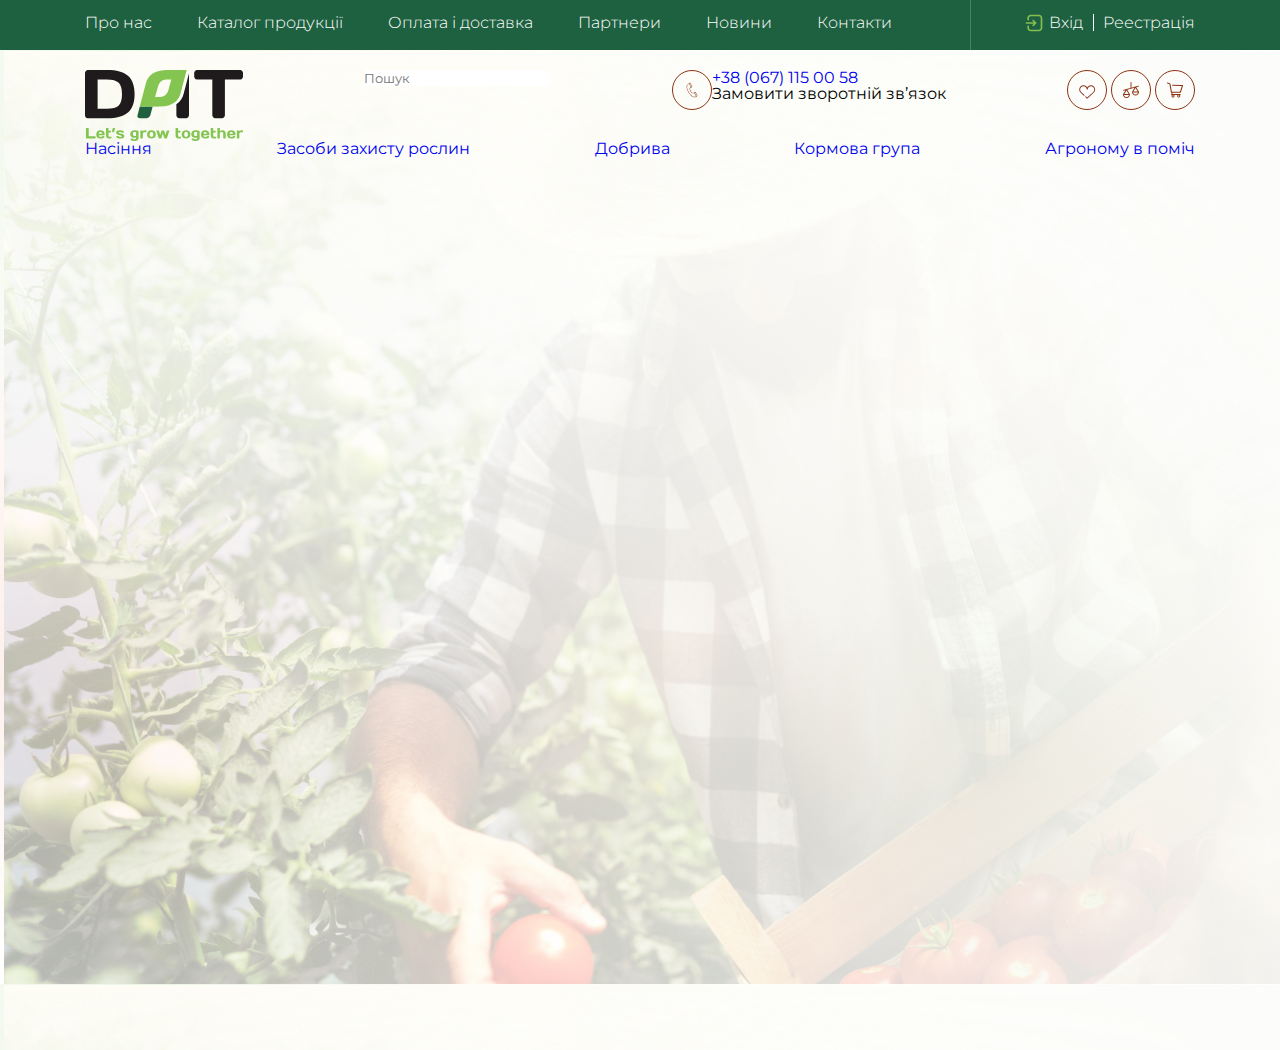
==== index.html @ c916670f "Header styling3" ====
<!DOCTYPE html>
<html lang="en">
<head>
	<meta charset="UTF-8">
	<meta http-equiv="X-UA-Compatible" content="IE=edge">
	<meta name="viewport" content="width=device-width,initial-scale=1,maximum-scale=1,user-scalable=no"/>
	<link rel="stylesheet" href="styles/css/style.css">
	<title>Damar Agrotrade</title>
</head>
<body>
	<div class="wrapper">
		<header class="header">
			<div class="header__wrap">
				<div class="container-min">
					<div class="header__content">
						<nav class="header__menu">
							<ul class="header__menu-list">
								<li class="header__menu-item"><a href="#" class="header__menu-link">Про нас</a></li>
								<li class="header__menu-item"><a href="#" class="header__menu-link">Каталог продукції</a></li>
								<li class="header__menu-item"><a href="#" class="header__menu-link">Оплата і доставка</a></li>
								<li class="header__menu-item"><a href="#" class="header__menu-link">Партнери</a></li>
								<li class="header__menu-item"><a href="#" class="header__menu-link">Новини</a></li>
								<li class="header__menu-item"><a href="#" class="header__menu-link">Контакти</a></li>
						</nav>
						<span class="header__decor"></span>
						<div class="header__registration">
							<ul class="header__registration-list">
								<li class="header__registration-item"><a href="#" class="header__registration-link">Вхід</a></li>
								<li class="header__registration-item"><a href="#" class="header__registration-link">Реестрація</a></li>
							</ul>
						</div>
					</div>
				</div>
			</div>
			<div class="header__navigation">
				<div class="header__navigation-wrap">
					<div class="container-min">
						<div class="header__content">
							<div class="header__logo">
								<a href="#"><img src="./img/navigation_logo.svg" alt="logo"></a>
							</div>
							<div class="header__search">
								<form action="" method="get">
									<input placeholder="Пошук" type="search" name="search">
									<button type="submit"></button>
								</form>
							</div>
							<div class="header__contacts">
								<div class="header__content">
									<div class="header__img">
										<a href="tel:38(067)1150058">
											<svg width="40" height="40" viewBox="0 0 40 40" fill="none" xmlns="http://www.w3.org/2000/svg">
											<path d="M24.1978 26.5454L22.0044 22.6764C21.9876 22.6514 21.9762 22.6233 21.9708 22.5938C21.9654 22.5643 21.9662 22.534 21.9731 22.5047C21.9799 22.4755 21.9928 22.448 22.0107 22.424C22.0287 22.3999 22.0514 22.3799 22.0775 22.365C22.1036 22.3502 22.1325 22.3409 22.1623 22.3377C22.1922 22.3345 22.2224 22.3375 22.251 22.3465C22.2796 22.3555 22.3061 22.3704 22.3287 22.3901C22.3514 22.4098 22.3697 22.434 22.3826 22.4611L24.576 26.3302L24.1978 26.5454Z" fill="#8C3213"/>
											<path d="M19.1682 17.4546C19.1298 17.4541 19.0921 17.4437 19.059 17.4243C19.0258 17.405 18.9983 17.3773 18.9791 17.344L16.7856 13.4778L17.1638 13.2596L19.3573 17.1287C19.3846 17.1782 19.3914 17.2364 19.3761 17.2909C19.3609 17.3453 19.3249 17.3916 19.2758 17.4196C19.2433 17.4397 19.2063 17.4517 19.1682 17.4546Z" fill="#8C3213"/>
											<path d="M22.0537 27.1971C21.7316 27.2026 21.41 27.1674 21.0967 27.0924C17.9694 26.2284 13.8617 18.9818 14.7257 15.8575C15.119 14.7504 15.8731 13.8078 16.8668 13.1811C17.0588 13.0676 17.2537 12.9658 17.4487 12.8727C17.6275 12.7913 17.8304 12.7799 18.0173 12.8407C18.2042 12.9016 18.3615 13.0303 18.4581 13.2015L20.1017 16.1105C20.1563 16.2058 20.1902 16.3116 20.2012 16.4208C20.2123 16.5301 20.2002 16.6404 20.1657 16.7447C20.1307 16.8492 20.0743 16.9453 20.0002 17.027C19.9261 17.1086 19.8359 17.1739 19.7352 17.2189C19.5752 17.2887 19.4181 17.3615 19.2668 17.44C18.6065 17.7716 18.2283 18.0713 18.141 18.3331C17.9403 18.9556 18.1788 20.0087 18.749 21.0153C19.3192 22.0218 20.0872 22.7607 20.7301 22.8975C20.9192 22.9411 21.3119 22.8975 22.0741 22.3942C22.2196 22.304 22.365 22.2051 22.5076 22.1033C22.5971 22.0398 22.699 21.9957 22.8067 21.974C22.9143 21.9523 23.0253 21.9534 23.1325 21.9773C23.2397 22.0011 23.3407 22.0472 23.4289 22.1125C23.5172 22.1778 23.5908 22.2609 23.645 22.3564L25.2916 25.2655C25.3899 25.4365 25.4203 25.6383 25.3766 25.8308C25.333 26.0232 25.2185 26.1921 25.0559 26.304C24.8785 26.4204 24.6894 26.5367 24.4916 26.6444C23.7355 27.0227 22.8991 27.2123 22.0537 27.1971ZM17.7716 13.2335C17.7233 13.2344 17.6758 13.2452 17.6319 13.2655C17.4516 13.3498 17.2683 13.4487 17.0879 13.5564C16.1925 14.1258 15.5095 14.9744 15.1447 15.9709C14.7781 17.3004 15.421 19.712 16.7825 22.112C18.1439 24.512 19.8836 26.304 21.213 26.6735C22.2543 26.8733 23.3324 26.7261 24.2821 26.2545C24.4683 26.1527 24.6457 26.0451 24.8116 25.9345C24.8828 25.8844 24.9328 25.8095 24.9516 25.7245C24.9705 25.6394 24.9568 25.5504 24.9134 25.4749L23.2668 22.5658C23.2427 22.5235 23.2101 22.4867 23.1711 22.4577C23.132 22.4286 23.0874 22.408 23.0399 22.3971C22.9901 22.3856 22.9384 22.3849 22.8882 22.3949C22.8381 22.4049 22.7906 22.4255 22.749 22.4553C22.6007 22.56 22.4581 22.6618 22.301 22.7462C21.5621 23.2233 21.0297 23.4007 20.6254 23.3105C19.8545 23.136 19.0079 22.3535 18.3621 21.216C17.8588 20.3433 17.4283 19.0749 17.7192 18.1847C17.8443 17.7978 18.2719 17.4313 19.0603 17.0211C19.2174 16.9396 19.3832 16.864 19.549 16.7913C19.5944 16.7712 19.6351 16.7419 19.6686 16.7054C19.7021 16.6689 19.7278 16.6258 19.7439 16.5789C19.76 16.5311 19.7657 16.4805 19.7607 16.4303C19.7557 16.3802 19.7401 16.3316 19.7148 16.288L18.0683 13.3789C18.0342 13.3328 17.9893 13.2957 17.9376 13.2708C17.8859 13.246 17.8289 13.2341 17.7716 13.2364V13.2335Z" fill="#8C3213"/>
											<circle cx="20" cy="20" r="19.5" stroke="#8C3213"/>
											</svg>
										</a>
									</div>
									<div class="header__text">
										<a href="tel:38(067)1150058">+38 (067) 115 00 58</a>
										<p>Замовити зворотній зв’язок</p>
									</div>
								</div>
							</div>
							<div class="header__information">
								<a href="#">
									<svg width="40" height="40" viewBox="0 0 40 40" fill="none" xmlns="http://www.w3.org/2000/svg">
										<circle cx="20" cy="20" r="19.5" stroke="#8C3213"/>
										<g clip-path="url(#clip0_5106_39760)">
										<rect width="18.4" height="16" transform="translate(11 14)" fill="white"/>
										<path d="M20.2012 28.6746C20.0855 28.6746 19.9698 28.6322 19.8792 28.5472L18.3093 27.0749C18.1197 26.897 18.1101 26.5992 18.288 26.4096C18.4657 26.2199 18.7635 26.2103 18.9532 26.3883L20.2026 27.5601L26.3063 21.8905C27.581 20.6152 27.581 18.5208 26.2938 17.2336C25.6705 16.6101 24.8415 16.2667 23.9595 16.2667C23.0777 16.2667 22.2487 16.6101 21.6251 17.2336C21.0814 17.7773 20.7439 18.4953 20.6726 19.259C20.6716 19.3818 20.6223 19.5002 20.5345 19.5878C20.4367 19.6858 20.3004 19.7369 20.1629 19.724C19.9183 19.7035 19.7317 19.4996 19.7298 19.2589C19.6583 18.4954 19.3209 17.7773 18.7772 17.2336C18.1536 16.6101 17.3247 16.2667 16.4428 16.2667C15.561 16.2667 14.732 16.6101 14.1084 17.2336C13.4849 17.8572 13.1415 18.6861 13.1415 19.5679C13.1415 20.4498 13.4849 21.2788 14.1084 21.9024L17.3837 24.9445C17.5741 25.1213 17.5852 25.4192 17.4082 25.6095C17.2312 25.8002 16.9336 25.811 16.7431 25.634L13.4554 22.5799C12.6415 21.7666 12.2002 20.7012 12.2002 19.5679C12.2002 18.4347 12.6415 17.3693 13.4429 16.5681C14.2442 15.7667 15.3096 15.3254 16.4429 15.3254C17.5761 15.3254 18.6416 15.7667 19.4427 16.5681C19.7484 16.8737 20.0034 17.2222 20.2012 17.5998C20.399 17.2222 20.6539 16.8736 20.9594 16.5681C21.7609 15.7666 22.8263 15.3254 23.9595 15.3254C25.0929 15.3254 26.1583 15.7667 26.9596 16.5681C28.6137 18.2222 28.6137 20.9137 26.9596 22.568L20.5216 28.5487C20.4311 28.6327 20.3161 28.6746 20.2012 28.6746Z" fill="#8C3213"/>
										</g>
										<defs>
										<clipPath id="clip0_5106_39760">
										<rect width="18.4" height="16" fill="white" transform="translate(11 14)"/>
										</clipPath>
										</defs>
									</svg>
								</a>
								<a href="#">
									<svg width="40" height="40" viewBox="0 0 40 40" fill="none" xmlns="http://www.w3.org/2000/svg">
										<g clip-path="url(#clip0_25_1194)">
										<path d="M27.9331 21.7674L25.2374 17.2743L27.6566 16.6023C27.9061 16.533 28.0521 16.2746 27.9828 16.0252C27.9135 15.7757 27.6551 15.6297 27.4057 15.699L24.3985 16.5343C24.3983 16.5344 24.3981 16.5344 24.3978 16.5345L20.4688 17.6259V12.4689C20.4688 12.21 20.2589 12.0002 20 12.0002C19.7411 12.0002 19.5313 12.21 19.5313 12.4689V17.8863L15.3612 19.0446C15.361 19.0447 15.3607 19.0447 15.3605 19.0447L12.3434 19.8828C12.094 19.9521 11.948 20.2105 12.0172 20.4599C12.0749 20.6674 12.2633 20.8033 12.4686 20.8033C12.5101 20.8033 12.5524 20.7977 12.5943 20.7861L14.4751 20.2637L12.067 24.2777C12.0233 24.3505 12.0002 24.4339 12.0002 24.5188C12.0002 26.4383 13.5618 27.9999 15.4813 27.9999C17.4009 27.9999 18.9625 26.4383 18.9625 24.5188C18.9625 24.4339 18.9394 24.3505 18.8957 24.2777L16.2 19.7846L23.5124 17.7534L21.1043 21.7674C21.0606 21.8402 21.0375 21.9236 21.0375 22.0085C21.0375 23.928 22.5991 25.4896 24.5186 25.4896C25.4485 25.4896 26.3227 25.1275 26.9802 24.47C27.6378 23.8125 27.9999 22.9383 27.9998 22.0085C27.9999 21.9236 27.9768 21.8402 27.9331 21.7674ZM15.4813 27.0624C14.2389 27.0624 13.2022 26.1669 12.9815 24.9876H17.9812C17.7605 26.1669 16.7238 27.0624 15.4813 27.0624ZM17.666 24.0501H13.2968L15.4813 20.4088L17.666 24.0501ZM24.5186 17.8985L26.7033 21.5397H22.3341L24.5186 17.8985ZM24.5187 24.5522C23.2763 24.5522 22.2395 23.6566 22.0188 22.4773H27.0186C26.7979 23.6566 25.7611 24.5522 24.5187 24.5522Z" fill="#8C3213"/>
										</g>
										<circle cx="20" cy="20" r="19.5" stroke="#8C3213"/>
										<defs>
										<clipPath id="clip0_25_1194">
										<rect width="16" height="16" fill="white" transform="translate(12 12)"/>
										</clipPath>
										</defs>
									</svg>
								</a>
								<a href="#">
									<svg width="40" height="40" viewBox="0 0 40 40" fill="none" xmlns="http://www.w3.org/2000/svg">
										<g clip-path="url(#clip0_25_1205)">
										<path d="M27.9077 15.3429C27.8161 15.2116 27.6687 15.1305 27.5086 15.1236L17.5837 14.6958C17.2989 14.6833 17.0609 14.9032 17.0488 15.1866C17.0367 15.47 17.2561 15.7094 17.5395 15.7215L26.7926 16.1204L24.9732 21.7969H16.877L15.4142 13.8325C15.3821 13.658 15.2623 13.5124 15.097 13.4475L12.7013 12.5063C12.4373 12.403 12.1393 12.5327 12.0356 12.7964C11.9321 13.0602 12.0618 13.3583 12.3257 13.462L14.4558 14.2989L15.9443 22.403C15.9892 22.6466 16.2015 22.8236 16.4493 22.8236H16.6962L16.1324 24.3897C16.0852 24.5209 16.1047 24.6666 16.185 24.7806C16.2652 24.8946 16.3956 24.9624 16.5349 24.9624H16.9303C16.6853 25.2351 16.5349 25.5942 16.5349 25.9891C16.5349 26.8384 17.2259 27.5292 18.075 27.5292C18.924 27.5292 19.615 26.8384 19.615 25.9891C19.615 25.5943 19.4646 25.2351 19.2196 24.9624H22.5774C22.3322 25.2351 22.1818 25.5942 22.1818 25.9891C22.1818 26.8384 22.8727 27.5292 23.7219 27.5292C24.5712 27.5292 25.262 26.8384 25.262 25.9891C25.262 25.5943 25.1116 25.2351 24.8666 24.9624H25.3476C25.5839 24.9624 25.7754 24.7709 25.7754 24.5346C25.7754 24.2983 25.5839 24.1068 25.3476 24.1068H17.1436L17.6055 22.8234H25.3475C25.5708 22.8234 25.7683 22.6792 25.8363 22.4668L27.9753 15.793C28.0245 15.6407 27.9993 15.4742 27.9077 15.3429ZM18.075 26.6738C17.6975 26.6738 17.3905 26.3668 17.3905 25.9893C17.3905 25.6118 17.6975 25.3048 18.075 25.3048C18.4525 25.3048 18.7595 25.6118 18.7595 25.9893C18.7595 26.3668 18.4525 26.6738 18.075 26.6738ZM23.7219 26.6738C23.3444 26.6738 23.0374 26.3668 23.0374 25.9893C23.0374 25.6118 23.3444 25.3048 23.7219 25.3048C24.0994 25.3048 24.4064 25.6118 24.4064 25.9893C24.4064 26.3668 24.0994 26.6738 23.7219 26.6738Z" fill="#8C3213"/>
										</g>
										<circle cx="20" cy="20" r="19.5" stroke="#8C3213"/>
										<defs>
										<clipPath id="clip0_25_1205">
										<rect width="16" height="16" fill="white" transform="translate(12 12)"/>
										</clipPath>
										</defs>
									</svg>
								</a>
							</div>
						</div>
					</div>
					<div class="header__categories">
						<div class="container-min">
							<div class="header__content">
								<div class="header__item-1">
									<a href="#">Насіння</a>
								</div>
								<div class="header__item-2">
									<a href="#">Засоби захисту рослин</a>
								</div>
								<div class="header__item-3">
									<a href="#">Добрива</a>
								</div>
								<div class="header__item-4">
									<a href="#">Кормова група</a>
								</div>
								<div class="header__item-5">
									<a href="#">Агроному в поміч</a>
								</div>
							</div>
						</div>
					</div>
				</div>
			</div>
		</header>
		<main class="main"></main>
		<footer class="footer"></footer>
	</div>
</body>
</html>
---- styles/css/style.css ----
@charset "UTF-8";
/*Обнуление*/
@import url("https://fonts.googleapis.com/css2?family=Montserrat:wght@300;400;600;700&display=swap");
* {
  padding: 0;
  margin: 0;
  border: 0;
}

*, *:before, *:after {
  -webkit-box-sizing: border-box;
  box-sizing: border-box;
}

:focus, :active {
  outline: none;
}

a:focus, a:active {
  outline: none;
}

nav, footer, header, aside {
  display: block;
}

html, body {
  height: 100%;
  width: 100%;
  font-size: 100%;
  line-height: 1;
  -ms-text-size-adjust: 100%;
  -moz-text-size-adjust: 100%;
  -webkit-text-size-adjust: 100%;
}

input, button, textarea {
  font-family: inherit;
}

input::-ms-clear {
  display: none;
}

button {
  cursor: pointer;
}

button::-moz-focus-inner {
  padding: 0;
  border: 0;
}

a, a:visited {
  text-decoration: none;
}

a:hover {
  text-decoration: none;
}

ul li {
  list-style: none;
}

img {
  vertical-align: top;
}

h1, h2, h3, h4, h5, h6 {
  font-size: inherit;
  font-weight: inherit;
}

/*--------------------*/
body {
  font-family: "Montserrat", sans-serif;
  font-size: 16px;
  font-weight: 400;
}

.wrapper {
  min-height: 100%;
  overflow: hidden;
  display: -webkit-box;
  display: -ms-flexbox;
  display: flex;
  -webkit-box-orient: vertical;
  -webkit-box-direction: normal;
      -ms-flex-direction: column;
          flex-direction: column;
}

.main {
  -webkit-box-flex: 1;
      -ms-flex: 1 1 auto;
          flex: 1 1 auto;
}

[class*=container-max] {
  max-width: 1440px;
  margin: 0 auto;
  padding: 0 15px;
}

[class*=container-min] {
  max-width: 1140px;
  margin: 0 auto;
  padding: 0 15px;
}

@media (max-width: 1109.98px) {
  [class*=container-max] {
    max-width: 970px;
  }
  [class*=container-min] {
    max-width: 970px;
  }
}
@media (max-width: 990.98px) {
  [class*=container-max] {
    max-width: 750px;
  }
  [class*=container-min] {
    max-width: 750px;
  }
}
@media (max-width: 767.98px) {
  [class*=container-max] {
    max-width: none;
  }
  [class*=container-min] {
    max-width: none;
  }
}
.header__wrap {
  background-color: #1E6140;
  min-height: 50px;
}
.header__content {
  display: -webkit-box;
  display: -ms-flexbox;
  display: flex;
  -webkit-box-pack: justify;
      -ms-flex-pack: justify;
          justify-content: space-between;
}
.header__menu {
  margin-top: 13px;
}
.header__menu-list {
  display: -webkit-box;
  display: -ms-flexbox;
  display: flex;
}
.header__menu-item {
  margin-right: 45px;
}
.header__menu-item:last-child {
  margin-right: 0px;
}
.header__menu-link {
  color: #fff;
  font-weight: 300;
  line-height: 20px;
}
.header__decor {
  width: 1px;
  height: 50px;
  background-color: rgba(255, 255, 255, 0.2);
}
.header__registration {
  margin-top: 13px;
}
.header__registration-list {
  display: -webkit-box;
  display: -ms-flexbox;
  display: flex;
}
.header__registration-item {
  margin-right: 20px;
}
.header__registration-item:last-child {
  margin-right: 0px;
}
.header__registration-item:first-child:before {
  content: "";
  cursor: pointer;
  position: absolute;
  background-image: url("../../img/icons/navigation_login.svg");
  width: 20px;
  height: 20px;
  margin-left: -25px;
}
.header__registration-item:last-child::before {
  content: "";
  position: absolute;
  width: 1px;
  height: 17px;
  background-color: #fff;
  margin-top: 1px;
  margin-left: -10px;
}
.header__registration-link {
  color: #fff;
  font-weight: 300;
  line-height: 20px;
}
.header__navigation-wrap {
  background-image: url("../../img/navigation_background.jpg");
  height: 1000px;
  padding-top: 20px;
}
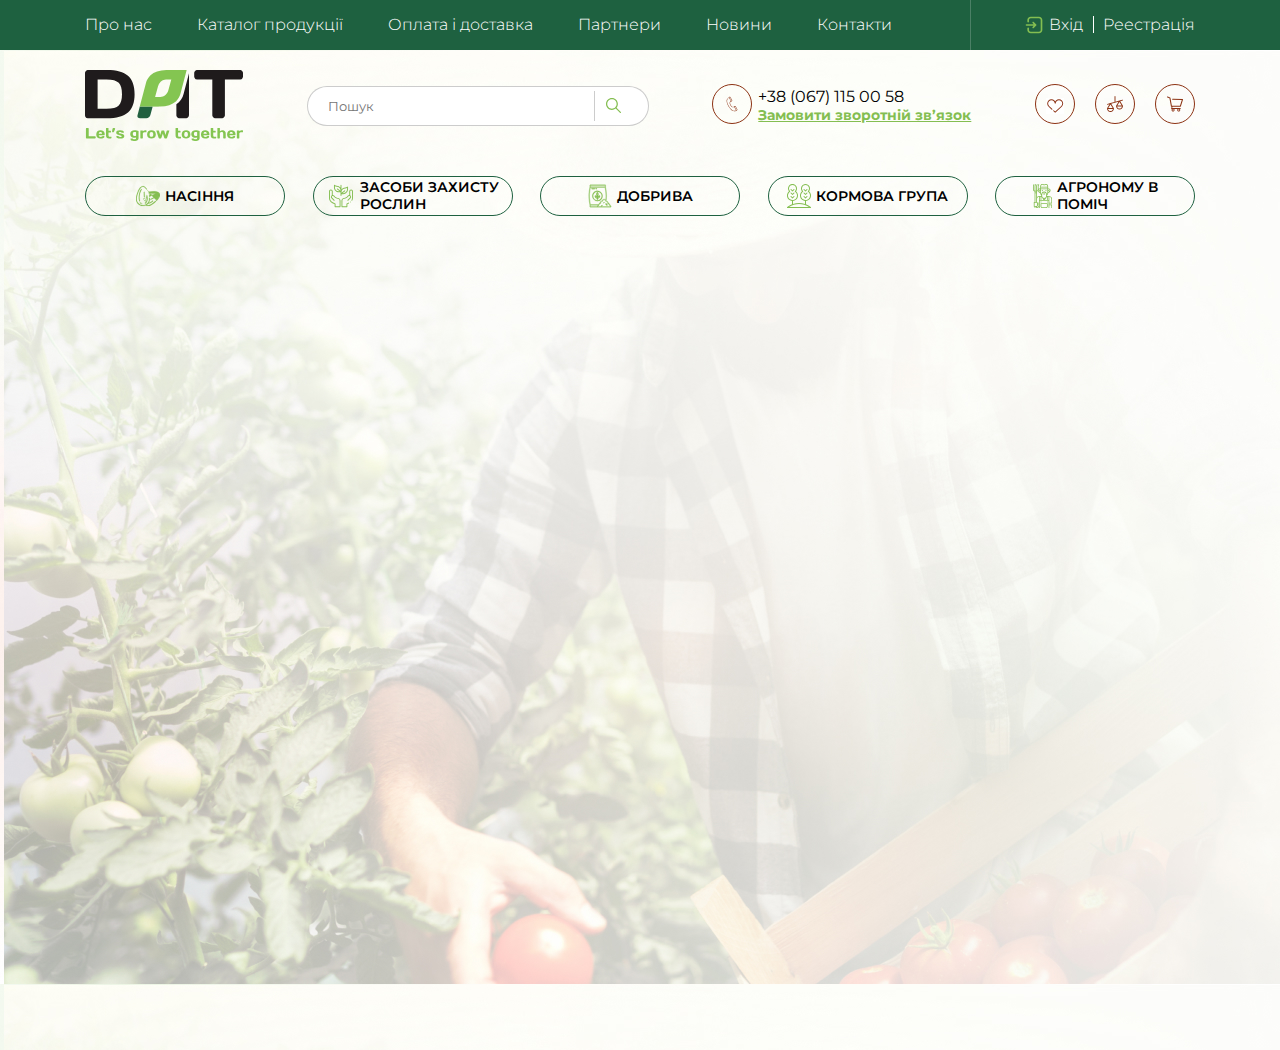
==== commit 01dbefee: "Header styling3" ====
--- a/index.html
+++ b/index.html
@@ -40,9 +40,11 @@
 								<a href="#"><img src="./img/navigation_logo.svg" alt="logo"></a>
 							</div>
 							<div class="header__search">
-								<form action="" method="get">
-									<input placeholder="Пошук" type="search" name="search">
-									<button type="submit"></button>
+								<form action="" method="get" class="header__search-form">
+									<input placeholder="Пошук" type="search" name="search" class="header__search-input">
+									<button type="submit" class="header__search-button">
+										<img src="img/icons/navigation-search.svg" alt="">
+									</button>
 								</form>
 							</div>
 							<div class="header__contacts">
@@ -59,7 +61,7 @@
 									</div>
 									<div class="header__text">
 										<a href="tel:38(067)1150058">+38 (067) 115 00 58</a>
-										<p>Замовити зворотній зв’язок</p>
+										<a href="#"><p>Замовити зворотній зв’язок</p></a>
 									</div>
 								</div>
 							</div>
@@ -110,21 +112,11 @@
 					<div class="header__categories">
 						<div class="container-min">
 							<div class="header__content">
-								<div class="header__item-1">
-									<a href="#">Насіння</a>
-								</div>
-								<div class="header__item-2">
-									<a href="#">Засоби захисту рослин</a>
-								</div>
-								<div class="header__item-3">
-									<a href="#">Добрива</a>
-								</div>
-								<div class="header__item-4">
-									<a href="#">Кормова група</a>
-								</div>
-								<div class="header__item-5">
-									<a href="#">Агроному в поміч</a>
-								</div>
+								<a href="#" class="header__item-1 header__item">Насіння</a>
+								<a href="#" class="header__item-2 header__item">Засоби захисту рослин</a>
+								<a href="#" class="header__item-3 header__item">Добрива</a>
+								<a href="#" class="header__item-4 header__item">Кормова група</a>
+								<a href="#" class="header__item-5 header__item">Агроному в поміч</a>
 							</div>
 						</div>
 					</div>
--- a/styles/css/style.css
+++ b/styles/css/style.css
@@ -72,6 +72,13 @@
   font-weight: inherit;
 }
 
+input::-webkit-search-decoration,
+input::-webkit-search-cancel-button,
+input::-webkit-search-results-button,
+input::-webkit-search-results-decoration {
+  display: none;
+}
+
 /*--------------------*/
 body {
   font-family: "Montserrat", sans-serif;
@@ -141,12 +148,12 @@
   display: -webkit-box;
   display: -ms-flexbox;
   display: flex;
+  -webkit-box-align: center;
+      -ms-flex-align: center;
+          align-items: center;
   -webkit-box-pack: justify;
       -ms-flex-pack: justify;
           justify-content: space-between;
-}
-.header__menu {
-  margin-top: 13px;
 }
 .header__menu-list {
   display: -webkit-box;
@@ -169,9 +176,6 @@
   height: 50px;
   background-color: rgba(255, 255, 255, 0.2);
 }
-.header__registration {
-  margin-top: 13px;
-}
 .header__registration-list {
   display: -webkit-box;
   display: -ms-flexbox;
@@ -187,7 +191,7 @@
   content: "";
   cursor: pointer;
   position: absolute;
-  background-image: url("../../img/icons/navigation_login.svg");
+  background-image: url("../../img/icons/menu-registration-login.svg");
   width: 20px;
   height: 20px;
   margin-left: -25px;
@@ -210,4 +214,133 @@
   background-image: url("../../img/navigation_background.jpg");
   height: 1000px;
   padding-top: 20px;
+}
+.header__logo {
+  width: 158px;
+  height: 71px;
+}
+.header__search-form {
+  position: relative;
+}
+.header__search-input {
+  border: 1px solid rgba(0, 0, 0, 0.2);
+  border-radius: 90px;
+  padding: 10px 60px 10px 20px;
+  font-weight: 400;
+  line-height: 20px;
+  width: 342px;
+  height: 40px;
+}
+.header__search-button {
+  position: absolute;
+  top: 5px;
+  right: 20px;
+  width: 30px;
+  height: 30px;
+  padding: 2px;
+  background: none;
+}
+.header__search-button::before {
+  content: "";
+  position: absolute;
+  width: 1px;
+  height: 30px;
+  background-color: rgba(0, 0, 0, 0.2);
+  left: -5px;
+  top: 0;
+}
+.header__img {
+  margin-right: 6px;
+}
+.header__text a {
+  color: #000;
+  font-weight: 400;
+  line-height: 20px;
+}
+.header__text p {
+  color: #84BE51;
+  font-weight: 700;
+  font-size: 14px;
+  line-height: 17px;
+  text-decoration: underline;
+}
+.header__information a {
+  margin-right: 16px;
+}
+.header__information a:last-child {
+  margin: 0px;
+}
+.header__categories {
+  margin-top: 35px;
+}
+.header__item {
+  display: -webkit-box;
+  display: -ms-flexbox;
+  display: flex;
+  -webkit-box-align: center;
+      -ms-flex-align: center;
+          align-items: center;
+  -webkit-box-pack: center;
+      -ms-flex-pack: center;
+          justify-content: center;
+  width: 200px;
+  min-height: 40px;
+  border: 1px solid #1E6140;
+  color: #000;
+  border-radius: 20px;
+  font-weight: 600;
+  font-size: 14px;
+  line-height: 17px;
+  text-transform: uppercase;
+}
+.header__item:hover {
+  background-color: #E74E13;
+  border: 1px solid #E74E13;
+}
+.header__item:hover {
+  color: #fff;
+}
+.header__item:active {
+  color: #1E6140;
+}
+.header__item-1::before {
+  content: "";
+  background-image: url("../../img/icons/categories-item1.svg");
+  width: 24px;
+  height: 24px;
+  margin-right: 5px;
+}
+.header__item-2 {
+  padding-left: 15px;
+}
+.header__item-2::before {
+  content: "";
+  background: url("../../img/icons/categories-item2.svg") no-repeat;
+  width: 36px;
+  height: 24px;
+  margin-right: 5px;
+}
+.header__item-3::before {
+  content: "";
+  background: url("../../img/icons/categories-item3.svg") no-repeat;
+  width: 24px;
+  height: 24px;
+  margin-right: 5px;
+}
+.header__item-4::before {
+  content: "";
+  background: url("../../img/icons/categories-item4.svg") no-repeat;
+  width: 24px;
+  height: 24px;
+  margin-right: 5px;
+}
+.header__item-5 {
+  padding-left: 35px;
+}
+.header__item-5::before {
+  content: "";
+  background: url("../../img/icons/categories-item5.svg") no-repeat;
+  width: 24px;
+  height: 24px;
+  margin-right: 5px;
 }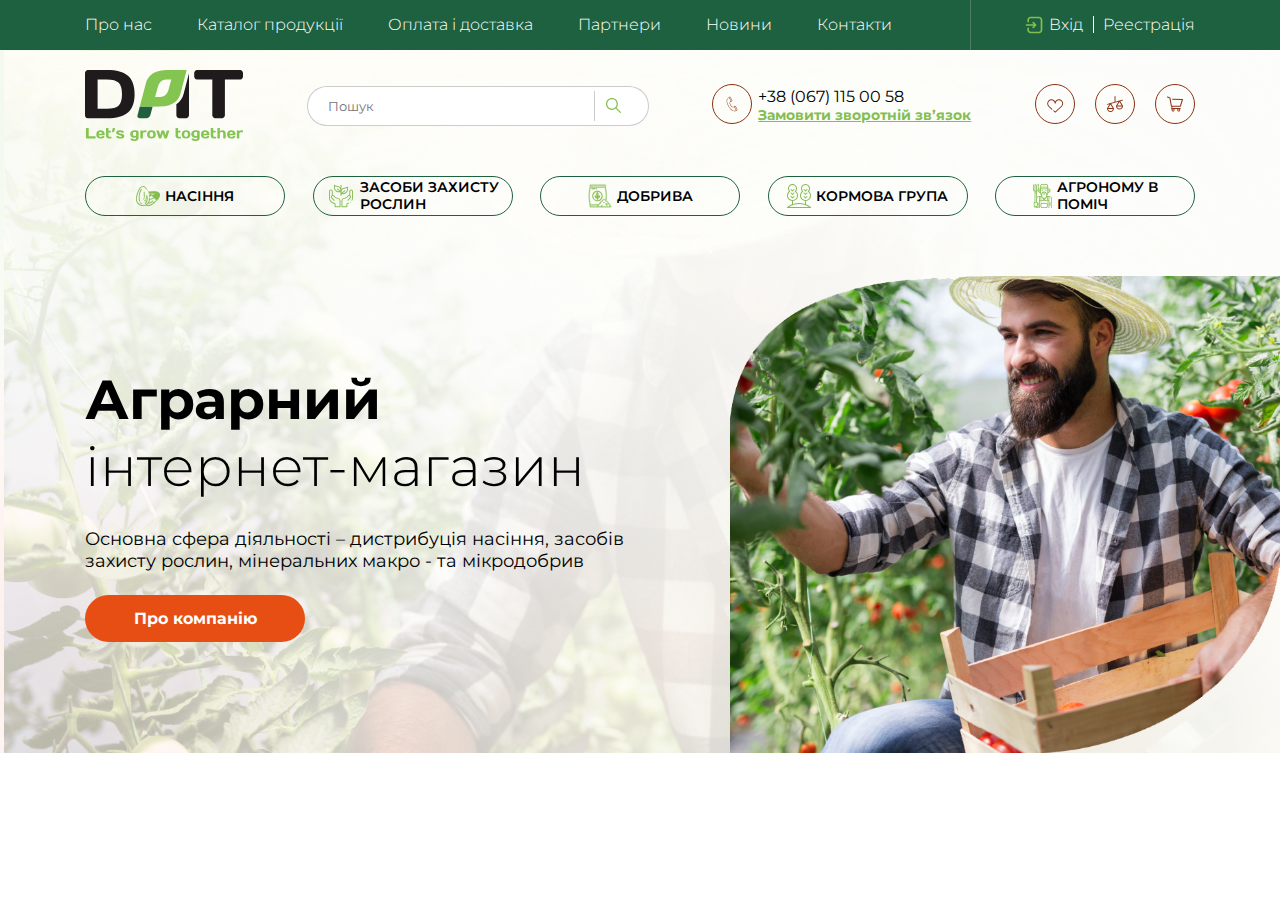
==== commit 382c5b82: "Стилизация хедера" ====
--- a/index.html
+++ b/index.html
@@ -120,10 +120,25 @@
 							</div>
 						</div>
 					</div>
+					<div class="header__body">
+						<div class="header__body-content">
+							<div class="container-min">
+								<div class="header__body-wrap">
+									<h1><span>Аграрний</span> інтернет-магазин</h1>
+									<p>Основна сфера діяльності – дистрибуція насіння, засобів захисту рослин, мінеральних макро - та мікродобрив</p>
+									<a href="#">Про компанію</a>
+								</div>
+							</div>
+							<div class="header__body-image">
+								<img src="./img/body-image.webp" alt="img">
+							</div>
+						</div>
+					</div>
 				</div>
 			</div>
 		</header>
-		<main class="main"></main>
+		<main class="main">
+		</main>
 		<footer class="footer"></footer>
 	</div>
 </body>
--- a/styles/css/style.css
+++ b/styles/css/style.css
@@ -211,8 +211,7 @@
   line-height: 20px;
 }
 .header__navigation-wrap {
-  background-image: url("../../img/navigation_background.jpg");
-  height: 1000px;
+  background: url("../../img/navigation_background.jpg") no-repeat;
   padding-top: 20px;
 }
 .header__logo {
@@ -343,4 +342,54 @@
   width: 24px;
   height: 24px;
   margin-right: 5px;
+}
+.header__body {
+  margin-top: 60px;
+}
+.header__body-content {
+  display: -webkit-box;
+  display: -ms-flexbox;
+  display: flex;
+}
+.header__body-wrap {
+  width: 560px;
+  margin-top: 90px;
+}
+.header__body-wrap h1 {
+  font-weight: 300;
+  font-size: 55px;
+  line-height: 67px;
+  color: #000;
+  margin-bottom: 28px;
+}
+.header__body-wrap h1 span {
+  font-weight: 700;
+}
+.header__body-wrap p {
+  font-weight: 400;
+  font-size: 18px;
+  line-height: 22px;
+  margin-bottom: 23px;
+}
+.header__body-wrap a {
+  display: -webkit-box;
+  display: -ms-flexbox;
+  display: flex;
+  -webkit-box-pack: center;
+      -ms-flex-pack: center;
+          justify-content: center;
+  -webkit-box-align: center;
+      -ms-flex-align: center;
+          align-items: center;
+  width: 220px;
+  height: 47px;
+  font-weight: 700;
+  line-height: 20px;
+  border-radius: 90px;
+  background-color: #E74E13;
+  color: #fff;
+}
+.header__body-image img {
+  width: 550px;
+  height: 477px;
 }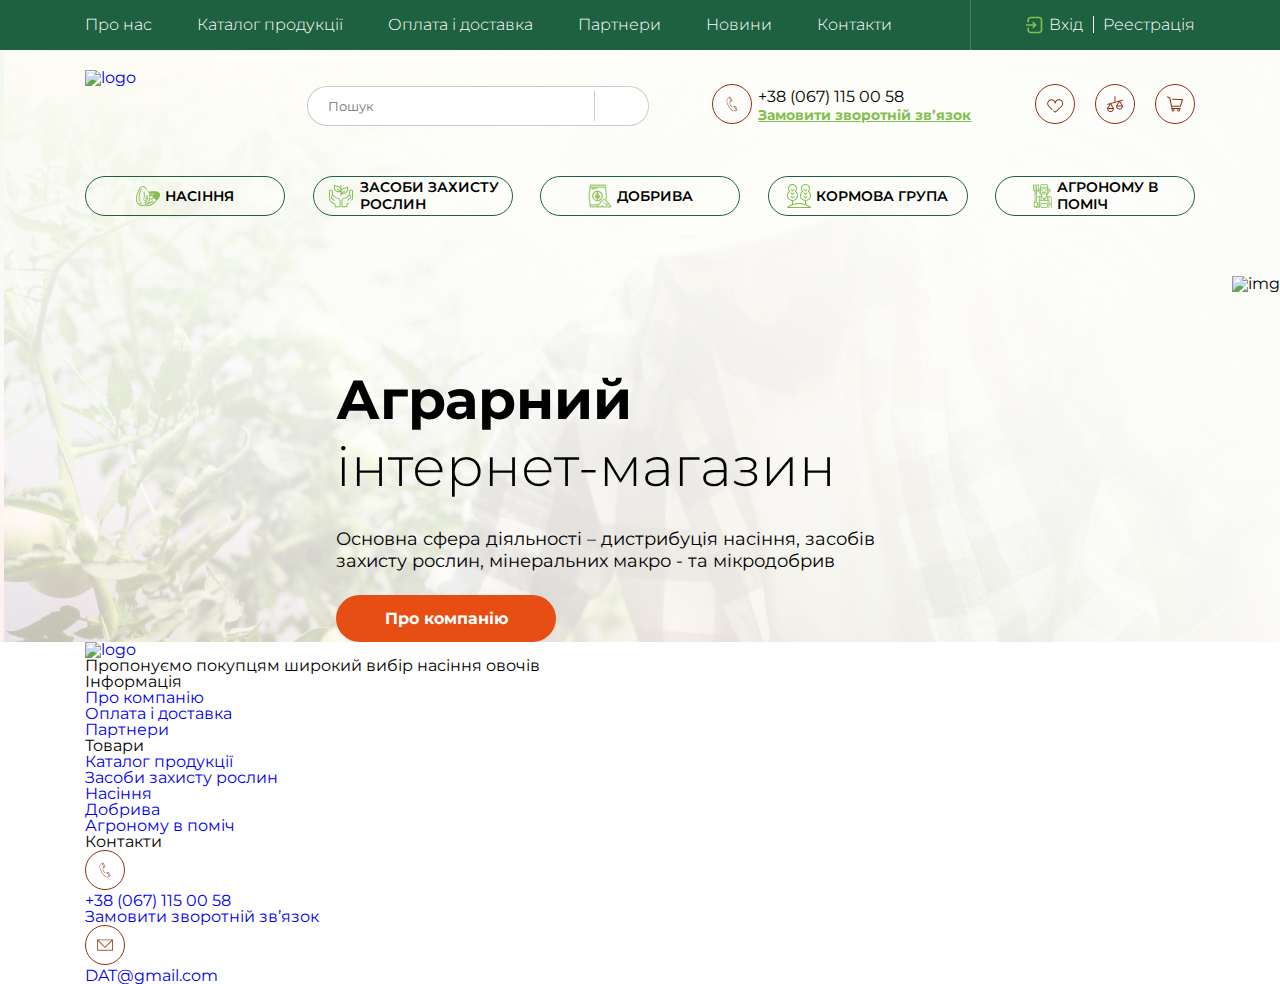
==== commit a6ced30c: "footer development and styling" ====
--- a/index.html
+++ b/index.html
@@ -37,13 +37,13 @@
 					<div class="container-min">
 						<div class="header__content">
 							<div class="header__logo">
-								<a href="#"><img src="./img/navigation_logo.svg" alt="logo"></a>
+								<a href="#"><img src="./img/icons/header/navigation_logo.svg" alt="logo"></a>
 							</div>
 							<div class="header__search">
 								<form action="" method="get" class="header__search-form">
 									<input placeholder="Пошук" type="search" name="search" class="header__search-input">
 									<button type="submit" class="header__search-button">
-										<img src="img/icons/navigation-search.svg" alt="">
+										<img src="img/icons/header/navigation-search.svg" alt="">
 									</button>
 								</form>
 							</div>
@@ -130,7 +130,7 @@
 								</div>
 							</div>
 							<div class="header__body-image">
-								<img src="./img/body-image.webp" alt="img">
+								<img src="./img/header/body-image.webp" alt="img">
 							</div>
 						</div>
 					</div>
@@ -139,7 +139,83 @@
 		</header>
 		<main class="main">
 		</main>
-		<footer class="footer"></footer>
+		<footer class="footer">
+			<div class="container-min">
+				<div class="footer__content">
+					<div class="footer__logo">
+						<a href="#"><img src="img/icons/footer/logo.svg" alt="logo"></a>
+						<p>Пропонуємо покупцям широкий вибір насіння овочів</p>
+					</div>
+					<div class="footer__information">
+						<div class="footer__information-title">
+							<h3>Інформація</h3>
+						</div>
+						<div class="footer__information-categories">
+							<ul class="footer__information-list">
+								<li class="footer__information-item"><a href="#" class="footer__information-link">Про компанію</a></li>
+								<li class="footer__information-item"><a href="#" class="footer__information-link">Оплата і доставка</a></li>
+								<li class="footer__information-item"><a href="#" class="footer__information-link">Партнери</a></li>
+							</ul>
+						</div>
+					</div>
+					<div class="footer__goods">
+						<div class="footer__goods-title">
+							<h3>Товари</h3>
+						</div>
+						<div class="footer__goods-categories">
+							<ul class="footer__goods-list">
+								<li class="footer__goods-item"><a href="#" class="footer__goods-link">Каталог продукції</a></li>
+								<li class="footer__goods-item"><a href="#" class="footer__goods-link">Засоби захисту рослин</a></li>
+								<li class="footer__goods-item"><a href="#" class="footer__goods-link">Насіння</a></li>
+								<li class="footer__goods-item"><a href="#" class="footer__goods-link">Добрива</a></li>
+								<li class="footer__goods-item"><a href="#" class="footer__goods-link">Агроному в поміч</a></li>
+							</ul>
+						</div>
+					</div>
+					<div class="footer__contacts">
+						<div class="footer__contacts-title">
+							<h3>Контакти</h3>
+						</div>
+						<div class="footer__number">
+							<div class="footer__number-img">
+								<a href="tel:38(067)1150058">
+									<svg width="40" height="40" viewBox="0 0 40 40" fill="none" xmlns="http://www.w3.org/2000/svg">
+										<path d="M24.1978 26.5454L22.0044 22.6763C21.9876 22.6514 21.9762 22.6233 21.9708 22.5938C21.9654 22.5643 21.9662 22.5339 21.9731 22.5047C21.9799 22.4755 21.9928 22.448 22.0107 22.424C22.0287 22.3999 22.0514 22.3798 22.0775 22.365C22.1036 22.3501 22.1325 22.3408 22.1623 22.3377C22.1922 22.3345 22.2224 22.3375 22.251 22.3465C22.2796 22.3555 22.3061 22.3703 22.3287 22.3901C22.3514 22.4098 22.3697 22.4339 22.3826 22.461L24.576 26.3301L24.1978 26.5454Z" fill="#8C3213"/>
+										<path d="M19.1682 17.4547C19.1298 17.4543 19.0921 17.4438 19.059 17.4245C19.0258 17.4051 18.9983 17.3774 18.9791 17.3441L16.7856 13.4779L17.1638 13.2598L19.3573 17.1289C19.3846 17.1783 19.3914 17.2366 19.3761 17.291C19.3609 17.3454 19.3249 17.3917 19.2758 17.4198C19.2433 17.4399 19.2063 17.4518 19.1682 17.4547Z" fill="#8C3213"/>
+										<path d="M22.0537 27.1972C21.7316 27.2027 21.41 27.1676 21.0967 27.0925C17.9694 26.2285 13.8617 18.9819 14.7257 15.8576C15.119 14.7505 15.8731 13.8079 16.8668 13.1812C17.0588 13.0678 17.2537 12.9659 17.4487 12.8728C17.6275 12.7914 17.8304 12.78 18.0173 12.8408C18.2042 12.9017 18.3615 13.0304 18.4581 13.2016L20.1017 16.1107C20.1563 16.206 20.1902 16.3117 20.2012 16.4209C20.2123 16.5302 20.2002 16.6406 20.1657 16.7448C20.1307 16.8494 20.0743 16.9455 20.0002 17.0271C19.9261 17.1087 19.8359 17.1741 19.7352 17.219C19.5752 17.2888 19.4181 17.3616 19.2668 17.4401C18.6065 17.7718 18.2283 18.0714 18.141 18.3332C17.9403 18.9558 18.1788 20.0088 18.749 21.0154C19.3192 22.0219 20.0872 22.7608 20.7301 22.8976C20.9192 22.9412 21.3119 22.8976 22.0741 22.3943C22.2196 22.3041 22.365 22.2052 22.5076 22.1034C22.5971 22.0399 22.699 21.9959 22.8067 21.9742C22.9143 21.9525 23.0253 21.9536 23.1325 21.9774C23.2397 22.0013 23.3407 22.0473 23.4289 22.1126C23.5172 22.1779 23.5908 22.261 23.645 22.3565L25.2916 25.2656C25.3899 25.4366 25.4203 25.6384 25.3766 25.8309C25.333 26.0233 25.2185 26.1923 25.0559 26.3041C24.8785 26.4205 24.6894 26.5368 24.4916 26.6445C23.7355 27.0228 22.8991 27.2125 22.0537 27.1972ZM17.7716 13.2336C17.7233 13.2345 17.6758 13.2454 17.6319 13.2656C17.4516 13.3499 17.2683 13.4488 17.0879 13.5565C16.1925 14.126 15.5095 14.9745 15.1447 15.971C14.7781 17.3005 15.421 19.7121 16.7825 22.1121C18.1439 24.5121 19.8836 26.3041 21.213 26.6736C22.2543 26.8734 23.3324 26.7263 24.2821 26.2547C24.4683 26.1528 24.6457 26.0452 24.8116 25.9347C24.8828 25.8846 24.9328 25.8096 24.9516 25.7246C24.9705 25.6395 24.9568 25.5505 24.9134 25.475L23.2668 22.5659C23.2427 22.5237 23.2101 22.4868 23.1711 22.4578C23.132 22.4287 23.0874 22.4081 23.0399 22.3972C22.9901 22.3857 22.9384 22.385 22.8882 22.395C22.8381 22.405 22.7906 22.4256 22.749 22.4554C22.6007 22.5601 22.4581 22.6619 22.301 22.7463C21.5621 23.2234 21.0297 23.4008 20.6254 23.3107C19.8545 23.1361 19.0079 22.3536 18.3621 21.2161C17.8588 20.3434 17.4283 19.075 17.7192 18.1848C17.8443 17.7979 18.2719 17.4314 19.0603 17.0212C19.2174 16.9398 19.3832 16.8641 19.549 16.7914C19.5944 16.7713 19.6351 16.7421 19.6686 16.7055C19.7021 16.669 19.7278 16.6259 19.7439 16.579C19.76 16.5313 19.7657 16.4806 19.7607 16.4304C19.7557 16.3803 19.7401 16.3318 19.7148 16.2881L18.0683 13.379C18.0342 13.3329 17.9893 13.2958 17.9376 13.2709C17.8859 13.2461 17.8289 13.2343 17.7716 13.2365V13.2336Z" fill="#8C3213"/>
+										<circle cx="20" cy="20" r="19.5" stroke="#8C3213"/>
+									</svg>
+								</a>
+							</div>
+							<div class="footer__number-text">
+								<a href="tel:38(067)1150058">+38 (067) 115 00 58</a>
+								<a href="#"><p>Замовити зворотній зв’язок</p></a>
+							</div>
+						</div>
+						<div class="footer__mail">
+							<div class="footer__mail-img">
+								<a href="mailto:DAT@gmail.com">
+									<svg width="40" height="40" viewBox="0 0 40 40" fill="none" xmlns="http://www.w3.org/2000/svg">
+										<g clip-path="url(#clip0_25_507)">
+										<path d="M12 14.375V25.625H28V14.375H12ZM26.3962 15.3125L20 21.6823L13.6038 15.3125H26.3962ZM12.9375 24.6875V15.9722L20 23.0054L27.0625 15.9722V24.6875H12.9375Z" fill="#8D3200" stroke="white" stroke-width="0.2"/>
+										</g>
+										<circle cx="20" cy="20" r="19.5" stroke="#8C3213"/>
+										<defs>
+										<clipPath id="clip0_25_507">
+										<rect width="16" height="16" fill="white" transform="translate(12 12)"/>
+										</clipPath>
+										</defs>
+									</svg>
+								</a>
+							</div>
+							<div class="footer__mail-text">
+								<a href="mailto:DAT@gmail.com"><p>DAT@gmail.com</p></a>
+							</div>
+						</div>
+					</div>
+				</div>
+			</div>
+		</footer>
 	</div>
 </body>
 </html>
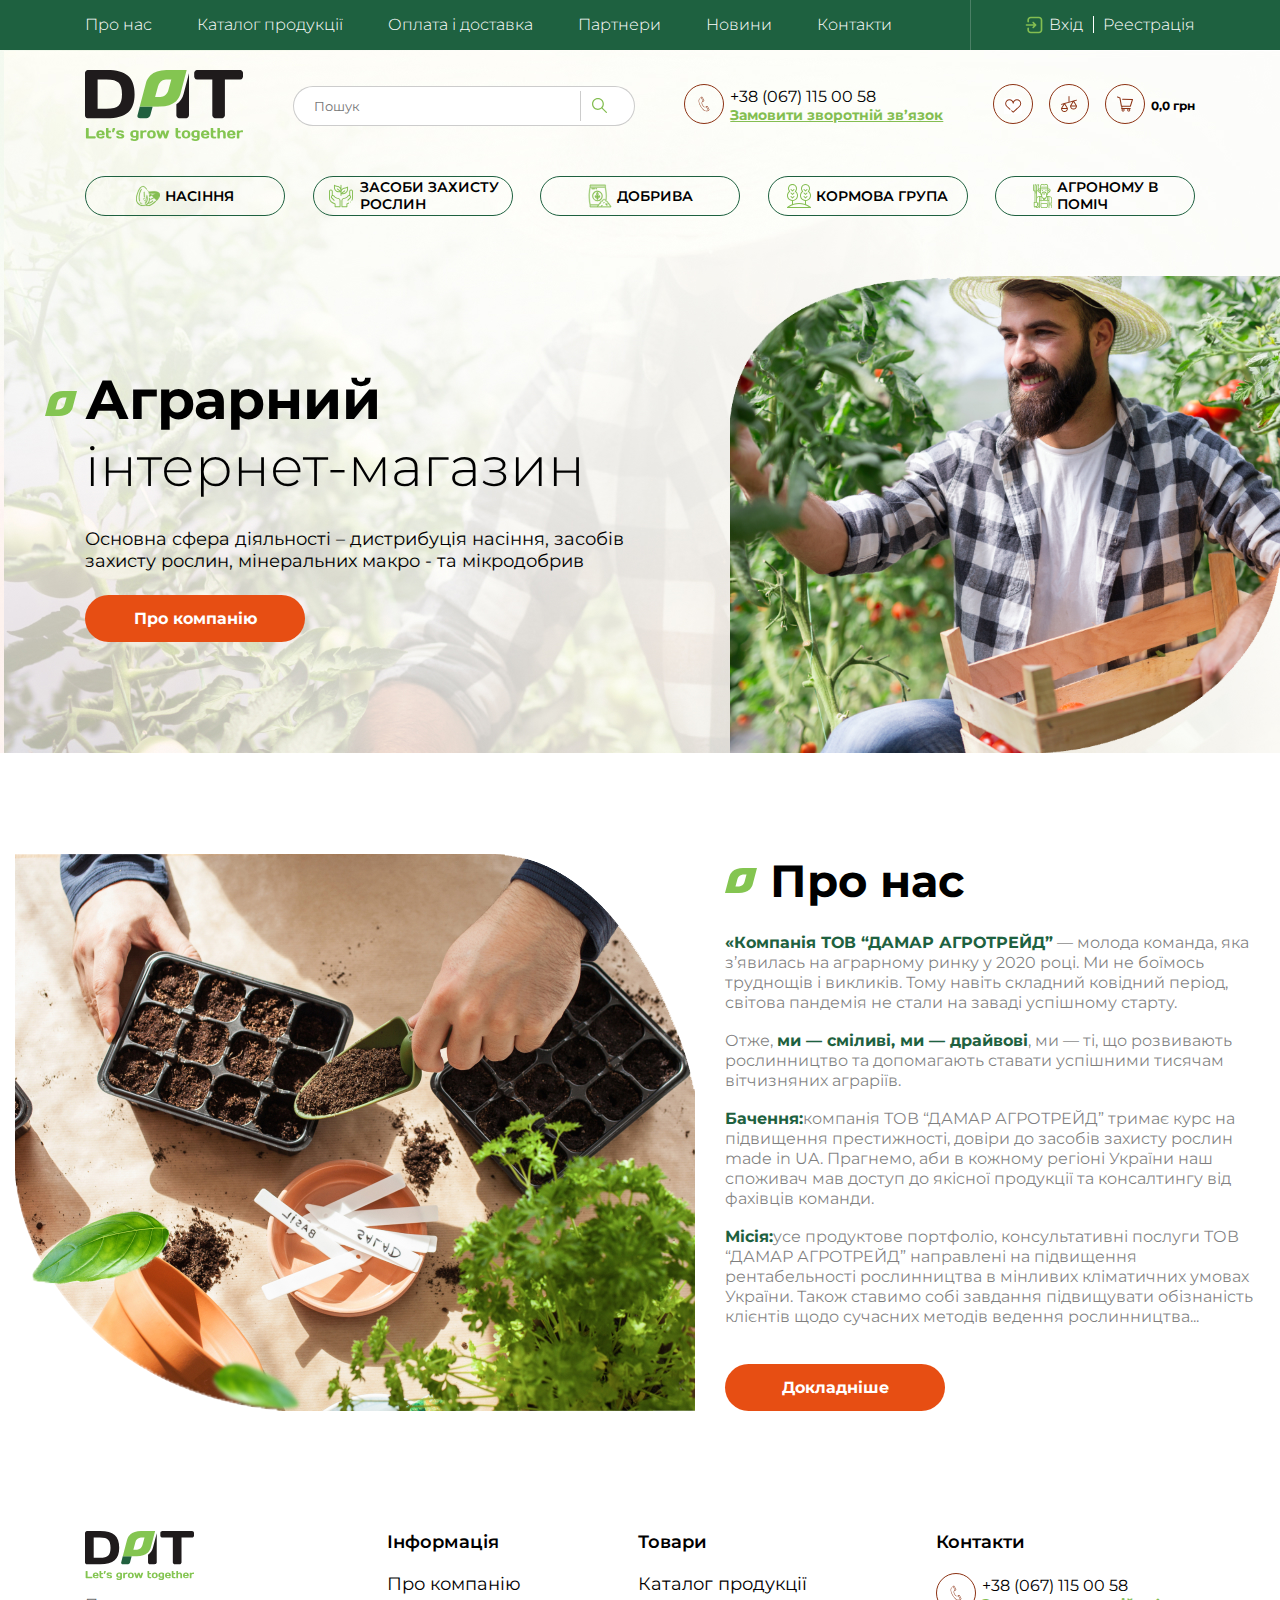
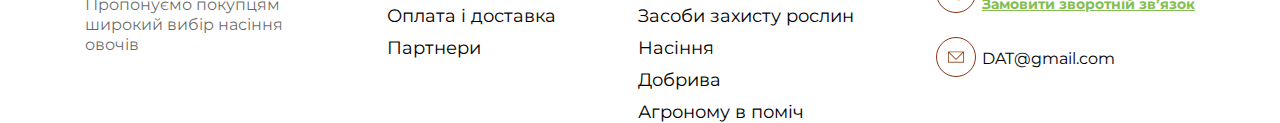
==== commit 17bb9e33: "footer development and styling" ====
--- a/index.html
+++ b/index.html
@@ -106,6 +106,7 @@
 										</defs>
 									</svg>
 								</a>
+								<span class="header__information-value">0,0 грн</span>
 							</div>
 						</div>
 					</div>
@@ -138,6 +139,29 @@
 			</div>
 		</header>
 		<main class="main">
+			<section class="about-us">
+				<div class="container-max">
+					<div class="about-us__content">
+						<div class="about-us__image">
+							<img src="img/main/about-us-image.png" alt="img">
+						</div>
+						<div class="about-us__info">
+							<div class="about-us__title">
+								<h3>Про нас</h3>
+							</div>
+							<div class="about-us__text">
+								<p><span class="about-us__text-color">«Компанія ТОВ “ДАМАР АГРОТРЕЙД”</span> — молода команда, яка з’явилась на аграрному ринку у 2020 році. Ми не боїмось труднощів і викликів. Тому навіть складний ковідний період, світова пандемія не стали на заваді успішному старту.</p>
+								<p>Отже, <span class="about-us__text-color">ми — сміливі, ми — драйвові</span>, ми — ті, що розвивають рослинництво та допомагають ставати успішними тисячам вітчизняних аграріїв.</p>
+								<p><span class="about-us__text-color">Бачення:</span>компанія ТОВ “ДАМАР АГРОТРЕЙД” тримає курс на підвищення престижності, довіри до засобів захисту рослин made in UA. Прагнемо, аби в кожному регіоні України наш споживач мав доступ до якісної продукції та консалтингу від фахівців команди.</p>
+								<p><span class="about-us__text-color">Місія:</span>усе продуктове портфоліо, консультативні послуги ТОВ “ДАМАР АГРОТРЕЙД” направлені на підвищення рентабельності рослинництва в мінливих кліматичних умовах України. Також ставимо собі завдання підвищувати обізнаність клієнтів щодо сучасних методів ведення рослинництва...</p>
+							</div>
+							<div class="about-us__button">
+								<a href="#">Докладніше</a>
+							</div>
+						</div>
+					</div>
+				</div>
+			</section>
 		</main>
 		<footer class="footer">
 			<div class="container-min">
--- a/styles/css/style.css
+++ b/styles/css/style.css
@@ -191,7 +191,7 @@
   content: "";
   cursor: pointer;
   position: absolute;
-  background-image: url("../../img/icons/menu-registration-login.svg");
+  background-image: url("../../img/icons/header/menu-registration-login.svg");
   width: 20px;
   height: 20px;
   margin-left: -25px;
@@ -211,7 +211,7 @@
   line-height: 20px;
 }
 .header__navigation-wrap {
-  background: url("../../img/navigation_background.jpg") no-repeat;
+  background: url("../../img/header/navigation_background.jpg") no-repeat;
   padding-top: 20px;
 }
 .header__logo {
@@ -263,11 +263,23 @@
   line-height: 17px;
   text-decoration: underline;
 }
+.header__information {
+  display: -webkit-box;
+  display: -ms-flexbox;
+  display: flex;
+  -webkit-box-align: center;
+      -ms-flex-align: center;
+          align-items: center;
+}
 .header__information a {
   margin-right: 16px;
 }
-.header__information a:last-child {
-  margin: 0px;
+.header__information-value {
+  font-weight: 700;
+  font-size: 12px;
+  line-height: 15px;
+  color: #000;
+  margin-left: -10px;
 }
 .header__categories {
   margin-top: 35px;
@@ -304,7 +316,7 @@
 }
 .header__item-1::before {
   content: "";
-  background-image: url("../../img/icons/categories-item1.svg");
+  background-image: url("../../img/icons/header/categories-item1.svg");
   width: 24px;
   height: 24px;
   margin-right: 5px;
@@ -314,21 +326,21 @@
 }
 .header__item-2::before {
   content: "";
-  background: url("../../img/icons/categories-item2.svg") no-repeat;
+  background: url("../../img/icons/header/categories-item2.svg") no-repeat;
   width: 36px;
   height: 24px;
   margin-right: 5px;
 }
 .header__item-3::before {
   content: "";
-  background: url("../../img/icons/categories-item3.svg") no-repeat;
+  background: url("../../img/icons/header/categories-item3.svg") no-repeat;
   width: 24px;
   height: 24px;
   margin-right: 5px;
 }
 .header__item-4::before {
   content: "";
-  background: url("../../img/icons/categories-item4.svg") no-repeat;
+  background: url("../../img/icons/header/categories-item4.svg") no-repeat;
   width: 24px;
   height: 24px;
   margin-right: 5px;
@@ -338,7 +350,7 @@
 }
 .header__item-5::before {
   content: "";
-  background: url("../../img/icons/categories-item5.svg") no-repeat;
+  background: url("../../img/icons/header/categories-item5.svg") no-repeat;
   width: 24px;
   height: 24px;
   margin-right: 5px;
@@ -361,9 +373,19 @@
   line-height: 67px;
   color: #000;
   margin-bottom: 28px;
+  position: relative;
 }
 .header__body-wrap h1 span {
   font-weight: 700;
+}
+.header__body-wrap h1::before {
+  content: "";
+  background: url("../../img/icons/main/about-us-sheet.svg") no-repeat;
+  position: absolute;
+  top: 25px;
+  left: -40px;
+  width: 32px;
+  height: 25px;
 }
 .header__body-wrap p {
   font-weight: 400;
@@ -392,4 +414,180 @@
 .header__body-image img {
   width: 550px;
   height: 477px;
+}
+
+/*******************************/
+.about-us {
+  margin-top: 100px;
+}
+.about-us__content {
+  display: -webkit-box;
+  display: -ms-flexbox;
+  display: flex;
+  -webkit-box-pack: justify;
+      -ms-flex-pack: justify;
+          justify-content: space-between;
+  -webkit-box-align: center;
+      -ms-flex-align: center;
+          align-items: center;
+}
+.about-us__info {
+  width: 540px;
+}
+.about-us__title h3 {
+  font-weight: 700;
+  font-size: 45px;
+  line-height: 55px;
+  color: #000;
+  margin-bottom: 25px;
+  margin-left: 45px;
+  position: relative;
+}
+.about-us__title h3::before {
+  content: "";
+  background: url("../../img/icons/main/about-us-sheet.svg") no-repeat;
+  position: absolute;
+  top: 15px;
+  left: -45px;
+  width: 32px;
+  height: 25px;
+}
+.about-us__text :last-child {
+  margin-bottom: 0px;
+}
+.about-us__text p {
+  font-weight: 400;
+  line-height: 20px;
+  color: rgba(0, 0, 0, 0.5);
+  margin-bottom: 18px;
+}
+.about-us__text-color {
+  font-weight: 700;
+  color: #1E6140;
+}
+.about-us__button {
+  margin-top: 37px;
+}
+.about-us__button a {
+  display: -webkit-box;
+  display: -ms-flexbox;
+  display: flex;
+  -webkit-box-pack: center;
+      -ms-flex-pack: center;
+          justify-content: center;
+  -webkit-box-align: center;
+      -ms-flex-align: center;
+          align-items: center;
+  width: 220px;
+  height: 47px;
+  font-weight: 700;
+  line-height: 20px;
+  border-radius: 90px;
+  background-color: #E74E13;
+  color: #fff;
+}
+
+/*******************************/
+.footer__content {
+  display: -webkit-box;
+  display: -ms-flexbox;
+  display: flex;
+  -webkit-box-pack: justify;
+      -ms-flex-pack: justify;
+          justify-content: space-between;
+  padding-top: 120px;
+}
+.footer__logo {
+  width: 220px;
+}
+.footer__logo p {
+  font-weight: 400;
+  line-height: 20px;
+  color: rgba(0, 0, 0, 0.6);
+  margin-top: 15px;
+}
+.footer__information-title h3 {
+  font-weight: 600;
+  font-size: 18px;
+  line-height: 22px;
+  color: #000;
+  margin-bottom: 20px;
+}
+.footer__information-item {
+  margin-bottom: 10px;
+}
+.footer__information-item:last-child {
+  margin-bottom: 0px;
+}
+.footer__information-link {
+  font-weight: 400;
+  font-size: 18px;
+  line-height: 22px;
+  color: #000;
+}
+.footer__goods-title h3 {
+  font-weight: 600;
+  font-size: 18px;
+  line-height: 22px;
+  color: #000;
+  margin-bottom: 20px;
+}
+.footer__goods-item {
+  margin-bottom: 10px;
+}
+.footer__goods-item:last-child {
+  margin-bottom: 0px;
+}
+.footer__goods-link {
+  font-weight: 400;
+  font-size: 18px;
+  line-height: 22px;
+  color: #000;
+}
+.footer__contacts-title h3 {
+  font-weight: 600;
+  font-size: 18px;
+  line-height: 22px;
+  color: #000;
+  margin-bottom: 20px;
+}
+.footer__number {
+  display: -webkit-box;
+  display: -ms-flexbox;
+  display: flex;
+  -webkit-box-align: center;
+      -ms-flex-align: center;
+          align-items: center;
+  margin-bottom: 21px;
+}
+.footer__number-img {
+  margin-right: 6px;
+}
+.footer__number-text a {
+  font-weight: 400;
+  line-height: 20px;
+  color: #000;
+}
+.footer__number-text p {
+  font-weight: 700;
+  font-size: 14px;
+  line-height: 17px;
+  color: #84BE51;
+  text-decoration: underline;
+}
+.footer__mail {
+  display: -webkit-box;
+  display: -ms-flexbox;
+  display: flex;
+  -webkit-box-align: center;
+      -ms-flex-align: center;
+          align-items: center;
+}
+.footer__mail-img {
+  margin-right: 6px;
+}
+.footer__mail-text a {
+  font-weight: 400;
+  line-height: 20px;
+  color: #000;
 }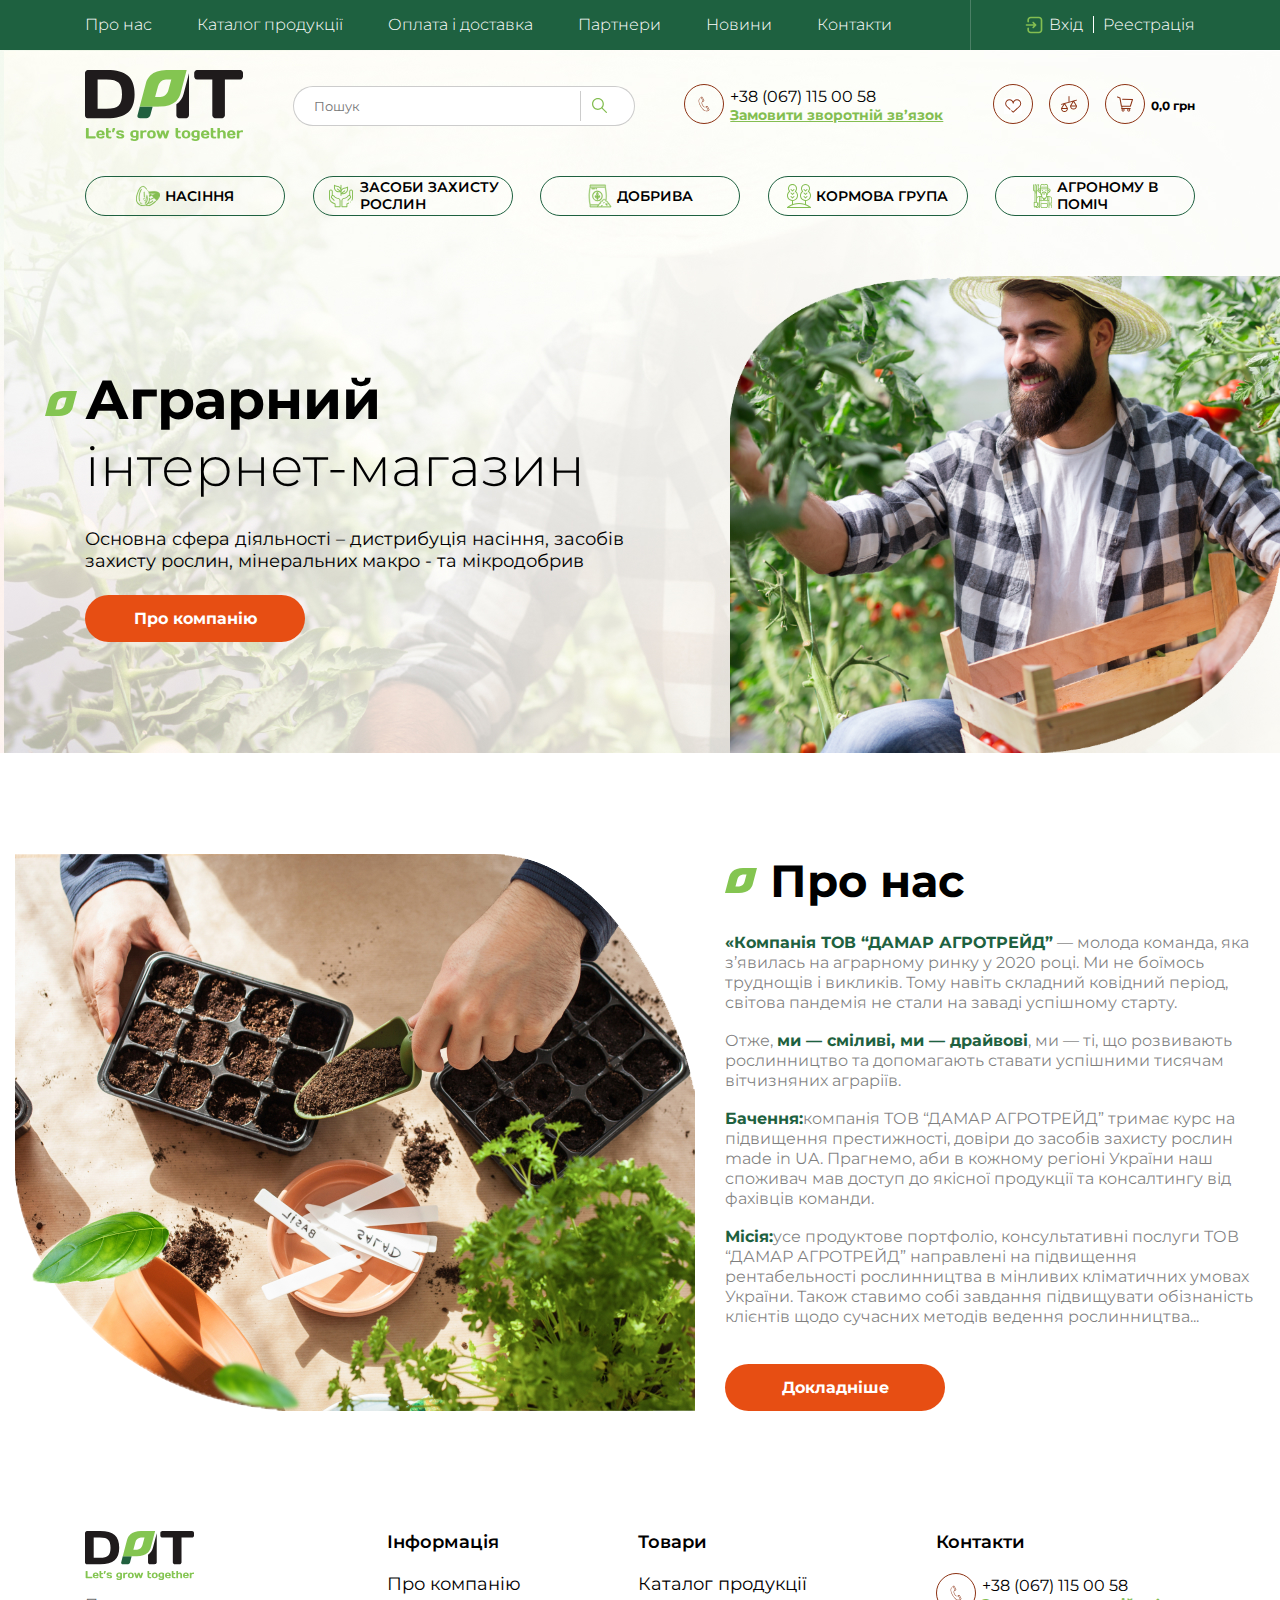
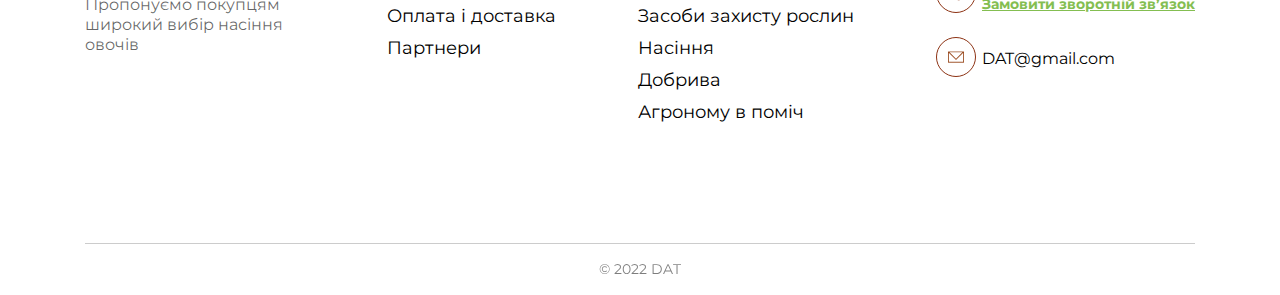
==== commit 6c6fc31e: "footer development and styling" ====
--- a/index.html
+++ b/index.html
@@ -238,6 +238,9 @@
 						</div>
 					</div>
 				</div>
+				<div class="footer__info">
+					<p>© 2022 DAT</p>
+				</div>
 			</div>
 		</footer>
 	</div>
--- a/styles/css/style.css
+++ b/styles/css/style.css
@@ -496,6 +496,8 @@
       -ms-flex-pack: justify;
           justify-content: space-between;
   padding-top: 120px;
+  padding-bottom: 120px;
+  border-bottom: 1px solid rgba(0, 0, 0, 0.2);
 }
 .footer__logo {
   width: 220px;
@@ -590,4 +592,13 @@
   font-weight: 400;
   line-height: 20px;
   color: #000;
+}
+.footer__info {
+  margin: 17px 0 17px 0;
+  font-weight: 400;
+  font-size: 14px;
+  line-height: 17px;
+  color: #000;
+  opacity: 0.5;
+  text-align: center;
 }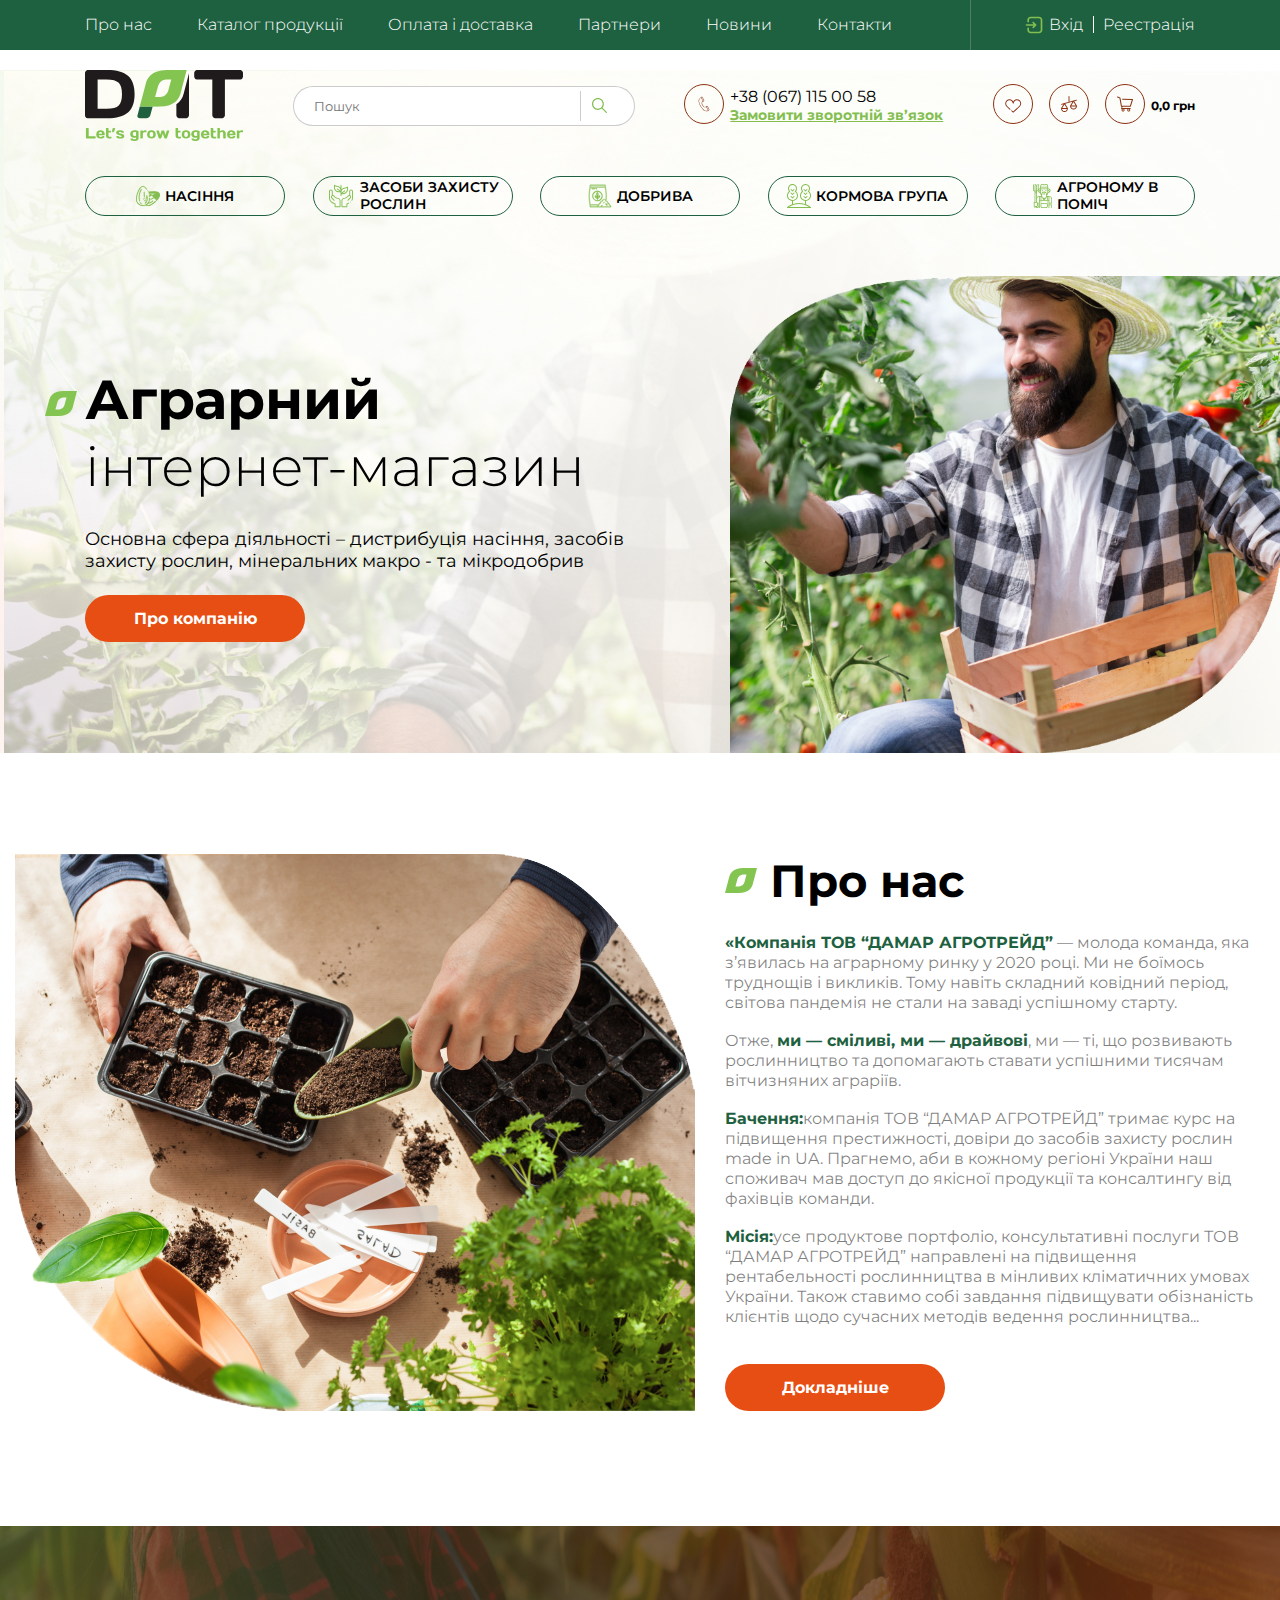
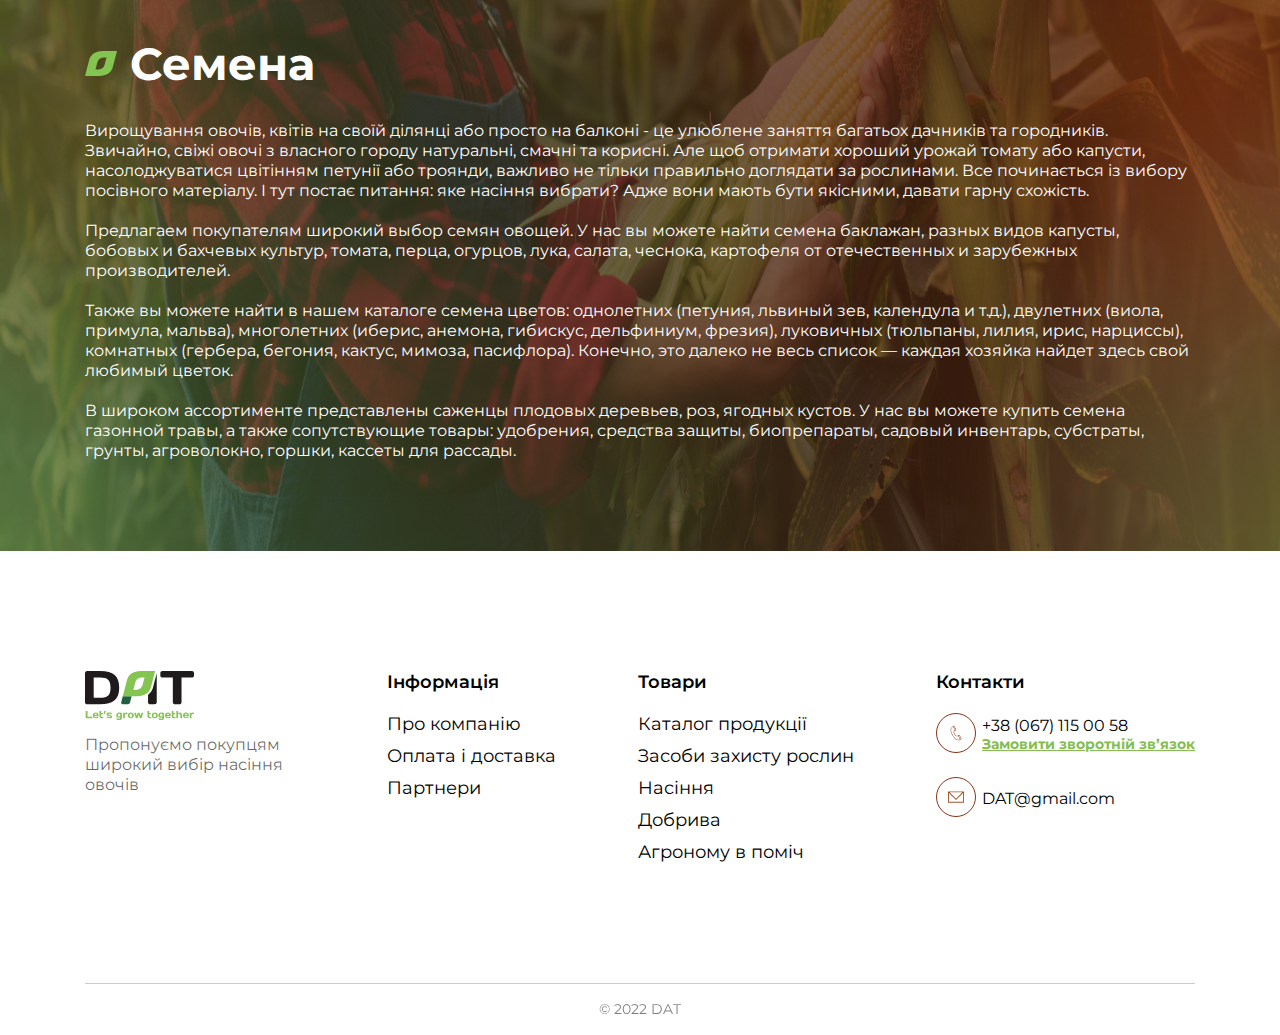
==== commit fb1c65fc: "Implemented the registration form" ====
--- a/index.html
+++ b/index.html
@@ -26,7 +26,7 @@
 						<div class="header__registration">
 							<ul class="header__registration-list">
 								<li class="header__registration-item"><a href="#" class="header__registration-link">Вхід</a></li>
-								<li class="header__registration-item"><a href="#" class="header__registration-link">Реестрація</a></li>
+								<li class="header__registration-item"><a href="./registration.html" class="header__registration-link">Реестрація</a></li>
 							</ul>
 						</div>
 					</div>
@@ -37,7 +37,7 @@
 					<div class="container-min">
 						<div class="header__content">
 							<div class="header__logo">
-								<a href="#"><img src="./img/icons/header/navigation_logo.svg" alt="logo"></a>
+								<a href="./index.html"><img src="./img/icons/header/navigation_logo.svg" alt="logo"></a>
 							</div>
 							<div class="header__search">
 								<form action="" method="get" class="header__search-form">
@@ -162,6 +162,19 @@
 					</div>
 				</div>
 			</section>
+			<section class="seeds">
+				<div class="seeds__wrap">
+					<div class="container-min">
+						<div class="seeds__content">
+							<h2>Семена</h2>
+							<p>Вирощування овочів, квітів на своїй ділянці або просто на балконі - це улюблене заняття багатьох дачників та городників. Звичайно, свіжі овочі з власного городу натуральні, смачні та корисні. Але щоб отримати хороший урожай томату або капусти, насолоджуватися цвітінням петунії або троянди, важливо не тільки правильно доглядати за рослинами. Все починається із вибору посівного матеріалу. І тут постає питання: яке насіння вибрати? Адже вони мають бути якісними, давати гарну схожість.</p>
+							<p>Предлагаем покупателям широкий выбор семян овощей. У нас вы можете найти семена баклажан, разных видов капусты, бобовых и бахчевых культур, томата, перца, огурцов, лука, салата, чеснока, картофеля от отечественных и зарубежных производителей.</p>
+							<p>Также вы можете найти в нашем каталоге семена цветов: однолетних (петуния, львиный зев, календула и т.д.), двулетних (виола, примула, мальва), многолетних (иберис, анемона, гибискус, дельфиниум, фрезия), луковичных (тюльпаны, лилия, ирис, нарциссы), комнатных (гербера, бегония, кактус, мимоза, пасифлора). Конечно, это далеко не весь список — каждая хозяйка найдет здесь свой любимый цветок.</p>
+							<p>В широком ассортименте представлены саженцы плодовых деревьев, роз, ягодных кустов. У нас вы можете купить семена газонной травы, а также сопутствующие товары: удобрения, средства защиты, биопрепараты, садовый инвентарь, субстраты, грунты, агроволокно, горшки, кассеты для рассады.</p>
+						</div>
+					</div>
+				</div>
+			</section>
 		</main>
 		<footer class="footer">
 			<div class="container-min">
--- a/styles/css/style.css
+++ b/styles/css/style.css
@@ -210,9 +210,11 @@
   font-weight: 300;
   line-height: 20px;
 }
+.header__navigation {
+  padding-top: 20px;
+}
 .header__navigation-wrap {
   background: url("../../img/header/navigation_background.jpg") no-repeat;
-  padding-top: 20px;
 }
 .header__logo {
   width: 158px;
@@ -487,6 +489,114 @@
   color: #fff;
 }
 
+.seeds {
+  margin-top: 115px;
+}
+.seeds__wrap {
+  background: url("../../img/main/seeds-backg.jpg") 0 0/100% 100% no-repeat;
+  min-height: 625px;
+  padding-top: 110px;
+}
+.seeds__content h2 {
+  font-weight: 700;
+  font-size: 45px;
+  line-height: 55px;
+  margin-bottom: 30px;
+  margin-left: 45px;
+  color: #fff;
+  position: relative;
+}
+.seeds__content h2::before {
+  content: "";
+  background: url("../../img/icons/main/about-us-sheet.svg") no-repeat;
+  position: absolute;
+  top: 15px;
+  left: -45px;
+  width: 32px;
+  height: 25px;
+}
+.seeds__content p {
+  font-weight: 400;
+  line-height: 20px;
+  margin-bottom: 20px;
+  color: #fff;
+}
+
+.regist__content {
+  margin-top: 80px;
+}
+.regist__text {
+  text-align: center;
+}
+.regist__text h1 {
+  font-weight: 700;
+  font-size: 45px;
+  line-height: 55px;
+  color: #000;
+  margin-bottom: 20px;
+}
+.regist__text p {
+  font-weight: 400;
+  line-height: 20px;
+}
+.regist__body {
+  margin-top: 21px;
+}
+.regist__form {
+  display: -webkit-box;
+  display: -ms-flexbox;
+  display: flex;
+  -ms-flex-wrap: wrap;
+      flex-wrap: wrap;
+  max-width: 540px;
+  margin: 0 auto;
+}
+.regist__style {
+  background: #fff;
+  border: 1px solid rgba(0, 0, 0, 0.2);
+  border-radius: 90px;
+  font-weight: 400;
+  line-height: 20px;
+  color: #484848;
+  width: 255px;
+  height: 40px;
+  padding: 0 20px 0 20px;
+  margin-bottom: 20px;
+}
+.regist__style:nth-child(1) {
+  margin-right: 30px;
+}
+.regist__style:nth-child(3) {
+  margin-right: 30px;
+}
+.regist__style:last-child {
+  margin-bottom: 0px;
+}
+.regist__style-password {
+  width: 540px;
+}
+.regist__checkbox {
+  width: 20px;
+  height: 20px;
+}
+.regist__checkbox-text {
+  font-weight: 400;
+  line-height: 20px;
+  color: #484848;
+  margin-left: 5px;
+}
+.regist__checkbox-text-link {
+  color: #84BE51;
+}
+.regist__btn {
+  margin-top: 28px;
+  background: #E74E13;
+  width: 540px;
+  font-weight: 700;
+  line-height: 20px;
+  color: #fff;
+}
+
 /*******************************/
 .footer__content {
   display: -webkit-box;
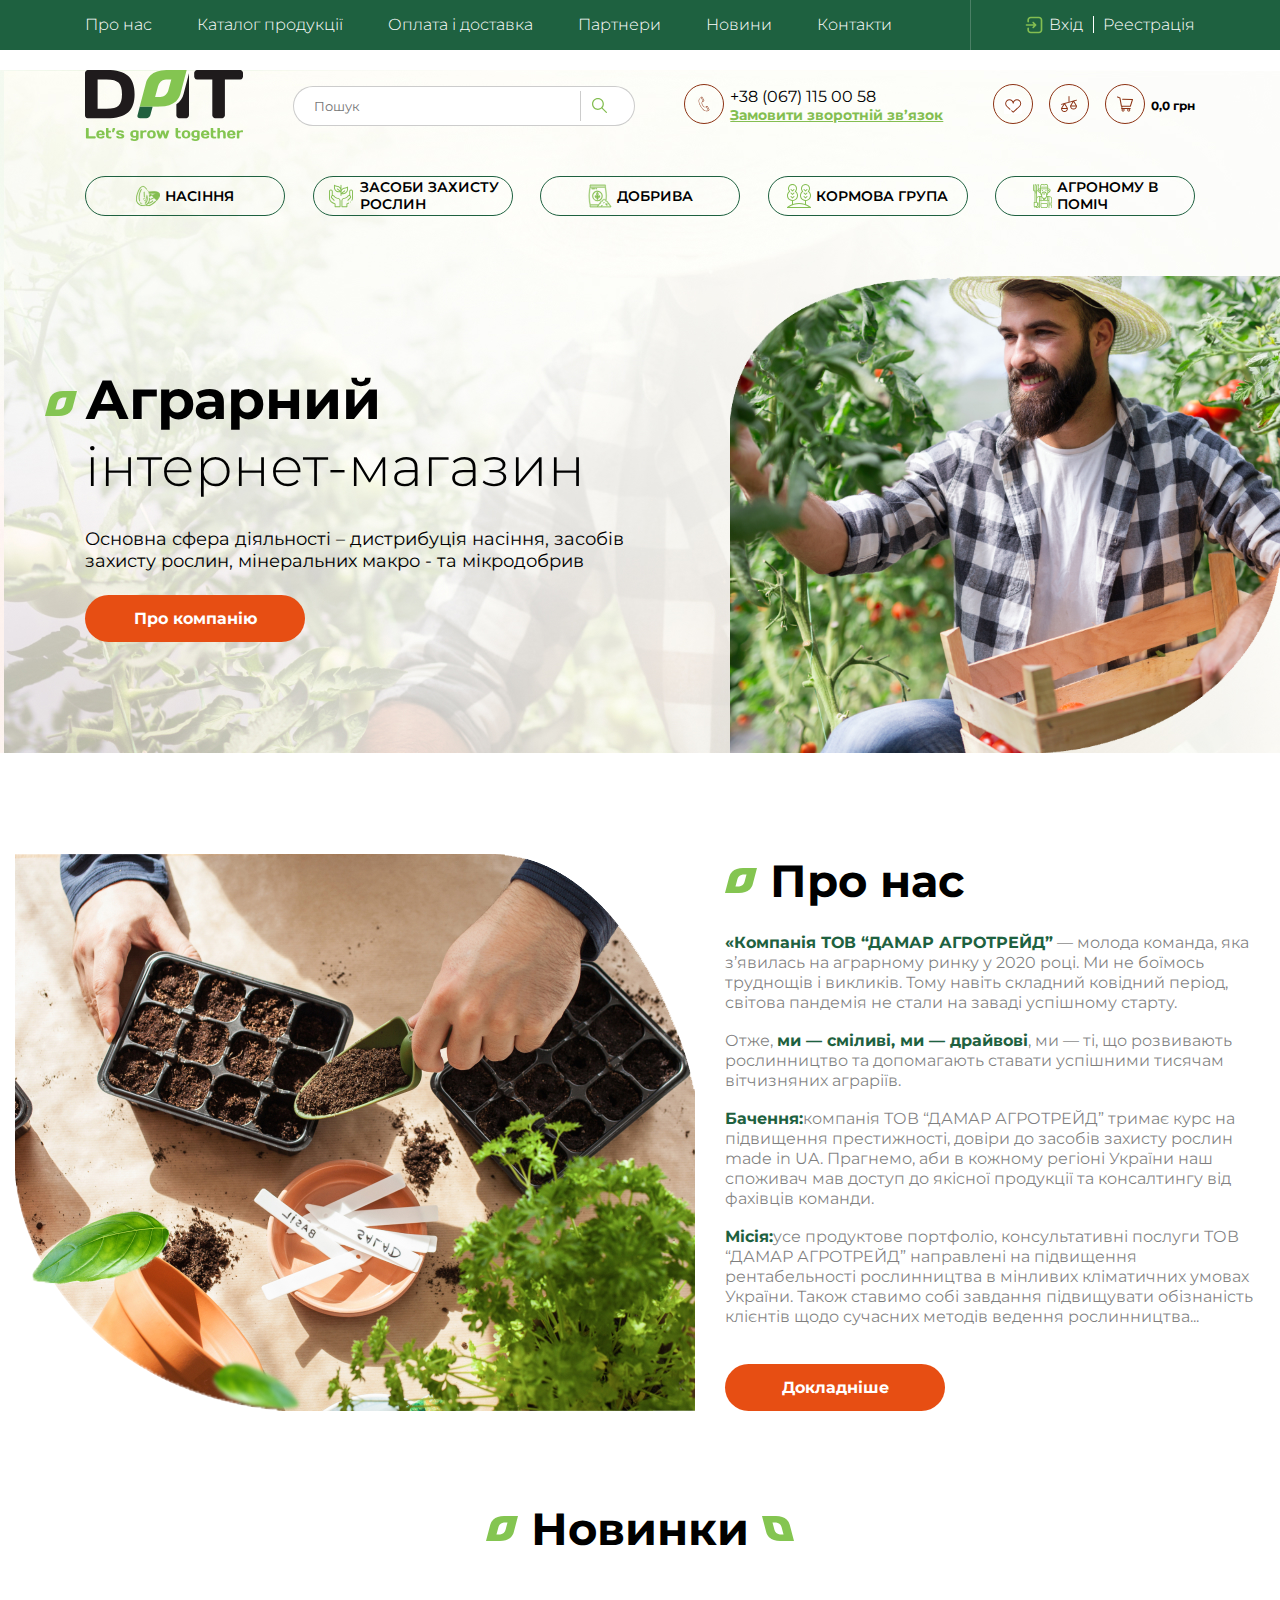
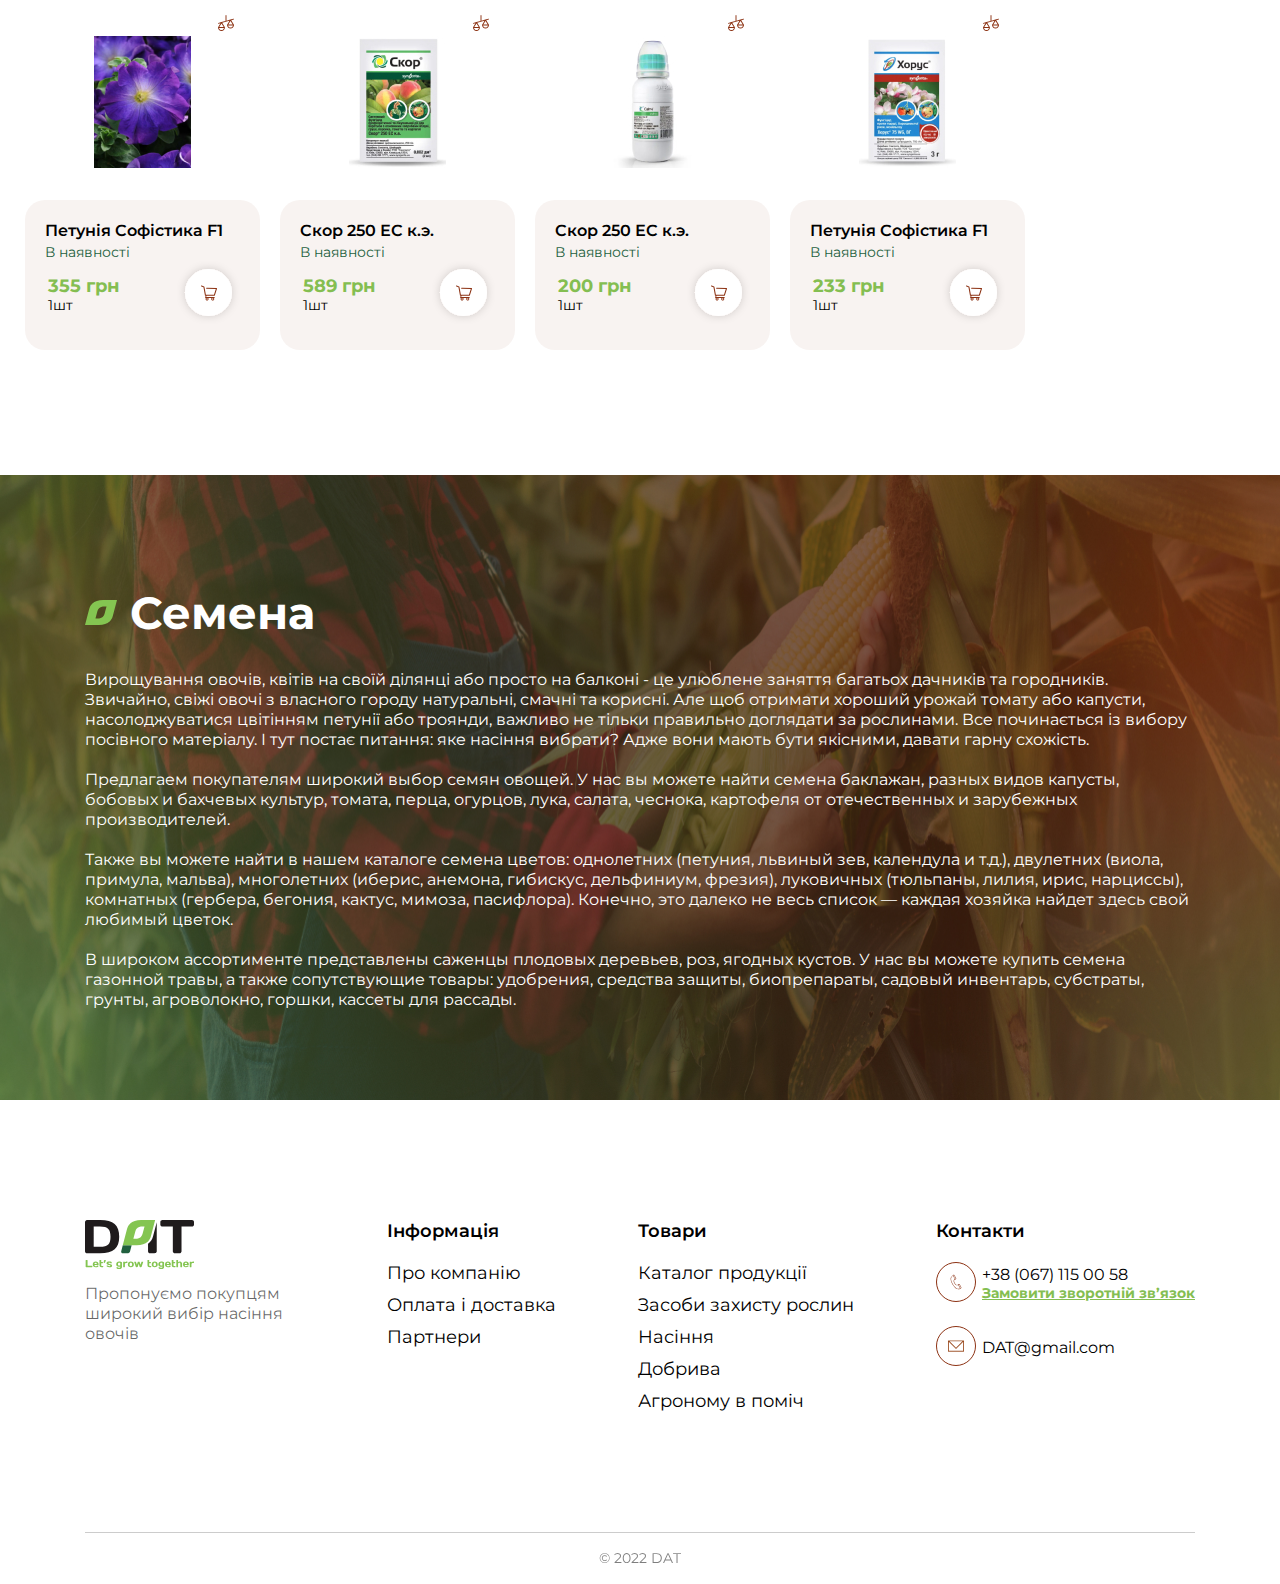
==== commit 04e3417d: "Перераболат структуру файлов" ====
--- a/index.html
+++ b/index.html
@@ -162,6 +162,185 @@
 					</div>
 				</div>
 			</section>
+			<section class="slider">
+				<div class="container-max">
+					<div class="slider__content">
+						<div class="slider__title">
+							<h3>Новинки</h3>
+						</div>
+						<div class="slider__wrap swiper-wrapper">
+							<div class="slider__container swiper-container">
+								<div class="slider__cards swiper-slide">
+									<div class="slider__block">
+										<div class="slider__block-image">
+											<img src="./img/main/slider-cards-1.jpg" alt="img">
+										</div>
+										<div class="slider__block-text">
+											<h5>Петунія Софістика F1</h5>
+											<p>В наявності</p>
+											<div class="slider__block-info">
+												<div class="slider__block-price">
+													<span>355 грн</span>
+													<span>1шт</span>
+												</div>
+												<div class="slider__block-basket">
+													<svg width="63" height="63" viewBox="0 0 63 63" fill="none" xmlns="http://www.w3.org/2000/svg">
+														<g filter="url(#filter0_d_5303_1355)">
+														<rect x="8" y="8" width="47" height="47" rx="23.5" fill="white"/>
+														</g>
+														<g clip-path="url(#clip0_5303_1355)">
+														<path d="M39.9077 27.3428C39.8161 27.2115 39.6687 27.1304 39.5086 27.1235L29.5837 26.6957C29.2989 26.6833 29.0609 26.9031 29.0488 27.1865C29.0367 27.4699 29.2561 27.7093 29.5395 27.7215L38.7926 28.1203L36.9732 33.7968H28.877L27.4142 25.8324C27.3821 25.6579 27.2623 25.5123 27.097 25.4474L24.7013 24.5063C24.4373 24.4029 24.1393 24.5326 24.0356 24.7963C23.9321 25.0601 24.0618 25.3583 24.3257 25.462L26.4558 26.2988L27.9443 34.4029C27.9892 34.6465 28.2015 34.8235 28.4493 34.8235H28.6962L28.1324 36.3896C28.0852 36.5208 28.1047 36.6665 28.185 36.7805C28.2652 36.8945 28.3956 36.9623 28.5349 36.9623H28.9303C28.6853 37.2351 28.5349 37.5942 28.5349 37.9891C28.5349 38.8383 29.2259 39.5291 30.075 39.5291C30.924 39.5291 31.615 38.8383 31.615 37.9891C31.615 37.5942 31.4646 37.2351 31.2196 36.9623H34.5774C34.3322 37.2351 34.1818 37.5942 34.1818 37.9891C34.1818 38.8383 34.8727 39.5291 35.7219 39.5291C36.5712 39.5291 37.262 38.8383 37.262 37.9891C37.262 37.5942 37.1116 37.2351 36.8666 36.9623H37.3476C37.5839 36.9623 37.7754 36.7708 37.7754 36.5345C37.7754 36.2982 37.5839 36.1067 37.3476 36.1067H29.1436L29.6055 34.8233H37.3475C37.5708 34.8233 37.7683 34.6791 37.8363 34.4667L39.9753 27.793C40.0245 27.6406 39.9993 27.4741 39.9077 27.3428ZM30.075 38.6737C29.6975 38.6737 29.3905 38.3667 29.3905 37.9892C29.3905 37.6117 29.6975 37.3047 30.075 37.3047C30.4525 37.3047 30.7595 37.6117 30.7595 37.9892C30.7595 38.3667 30.4525 38.6737 30.075 38.6737ZM35.7219 38.6737C35.3444 38.6737 35.0374 38.3667 35.0374 37.9892C35.0374 37.6117 35.3444 37.3047 35.7219 37.3047C36.0994 37.3047 36.4064 37.6117 36.4064 37.9892C36.4064 38.3667 36.0994 38.6737 35.7219 38.6737Z" fill="#8C3213"/>
+														</g>
+														<defs>
+														<filter id="filter0_d_5303_1355" x="0" y="0" width="63" height="63" filterUnits="userSpaceOnUse" color-interpolation-filters="sRGB">
+														<feFlood flood-opacity="0" result="BackgroundImageFix"/>
+														<feColorMatrix in="SourceAlpha" type="matrix" values="0 0 0 0 0 0 0 0 0 0 0 0 0 0 0 0 0 0 127 0" result="hardAlpha"/>
+														<feOffset/>
+														<feGaussianBlur stdDeviation="4"/>
+														<feComposite in2="hardAlpha" operator="out"/>
+														<feColorMatrix type="matrix" values="0 0 0 0 0 0 0 0 0 0 0 0 0 0 0 0 0 0 0.15 0"/>
+														<feBlend mode="normal" in2="BackgroundImageFix" result="effect1_dropShadow_5303_1355"/>
+														<feBlend mode="normal" in="SourceGraphic" in2="effect1_dropShadow_5303_1355" result="shape"/>
+														</filter>
+														<clipPath id="clip0_5303_1355">
+														<rect width="16" height="16" fill="white" transform="translate(24 24)"/>
+														</clipPath>
+														</defs>
+													</svg>
+												</div>
+											</div>
+										</div>
+									</div>
+									<div class="slider__block">
+										<div class="slider__block-image">
+											<img src="./img/main/slider-cards-2.jpg" alt="img">
+										</div>
+										<div class="slider__block-text">
+											<h5>Скор 250 ЕС к.э.</h5>
+											<p>В наявності</p>
+											<div class="slider__block-info">
+												<div class="slider__block-price">
+													<span>589 грн</span>
+													<span>1шт</span>
+												</div>
+												<div class="slider__block-basket">
+													<svg width="63" height="63" viewBox="0 0 63 63" fill="none" xmlns="http://www.w3.org/2000/svg">
+														<g filter="url(#filter0_d_5303_1355)">
+														<rect x="8" y="8" width="47" height="47" rx="23.5" fill="white"/>
+														</g>
+														<g clip-path="url(#clip0_5303_1355)">
+														<path d="M39.9077 27.3428C39.8161 27.2115 39.6687 27.1304 39.5086 27.1235L29.5837 26.6957C29.2989 26.6833 29.0609 26.9031 29.0488 27.1865C29.0367 27.4699 29.2561 27.7093 29.5395 27.7215L38.7926 28.1203L36.9732 33.7968H28.877L27.4142 25.8324C27.3821 25.6579 27.2623 25.5123 27.097 25.4474L24.7013 24.5063C24.4373 24.4029 24.1393 24.5326 24.0356 24.7963C23.9321 25.0601 24.0618 25.3583 24.3257 25.462L26.4558 26.2988L27.9443 34.4029C27.9892 34.6465 28.2015 34.8235 28.4493 34.8235H28.6962L28.1324 36.3896C28.0852 36.5208 28.1047 36.6665 28.185 36.7805C28.2652 36.8945 28.3956 36.9623 28.5349 36.9623H28.9303C28.6853 37.2351 28.5349 37.5942 28.5349 37.9891C28.5349 38.8383 29.2259 39.5291 30.075 39.5291C30.924 39.5291 31.615 38.8383 31.615 37.9891C31.615 37.5942 31.4646 37.2351 31.2196 36.9623H34.5774C34.3322 37.2351 34.1818 37.5942 34.1818 37.9891C34.1818 38.8383 34.8727 39.5291 35.7219 39.5291C36.5712 39.5291 37.262 38.8383 37.262 37.9891C37.262 37.5942 37.1116 37.2351 36.8666 36.9623H37.3476C37.5839 36.9623 37.7754 36.7708 37.7754 36.5345C37.7754 36.2982 37.5839 36.1067 37.3476 36.1067H29.1436L29.6055 34.8233H37.3475C37.5708 34.8233 37.7683 34.6791 37.8363 34.4667L39.9753 27.793C40.0245 27.6406 39.9993 27.4741 39.9077 27.3428ZM30.075 38.6737C29.6975 38.6737 29.3905 38.3667 29.3905 37.9892C29.3905 37.6117 29.6975 37.3047 30.075 37.3047C30.4525 37.3047 30.7595 37.6117 30.7595 37.9892C30.7595 38.3667 30.4525 38.6737 30.075 38.6737ZM35.7219 38.6737C35.3444 38.6737 35.0374 38.3667 35.0374 37.9892C35.0374 37.6117 35.3444 37.3047 35.7219 37.3047C36.0994 37.3047 36.4064 37.6117 36.4064 37.9892C36.4064 38.3667 36.0994 38.6737 35.7219 38.6737Z" fill="#8C3213"/>
+														</g>
+														<defs>
+														<filter id="filter0_d_5303_1355" x="0" y="0" width="63" height="63" filterUnits="userSpaceOnUse" color-interpolation-filters="sRGB">
+														<feFlood flood-opacity="0" result="BackgroundImageFix"/>
+														<feColorMatrix in="SourceAlpha" type="matrix" values="0 0 0 0 0 0 0 0 0 0 0 0 0 0 0 0 0 0 127 0" result="hardAlpha"/>
+														<feOffset/>
+														<feGaussianBlur stdDeviation="4"/>
+														<feComposite in2="hardAlpha" operator="out"/>
+														<feColorMatrix type="matrix" values="0 0 0 0 0 0 0 0 0 0 0 0 0 0 0 0 0 0 0.15 0"/>
+														<feBlend mode="normal" in2="BackgroundImageFix" result="effect1_dropShadow_5303_1355"/>
+														<feBlend mode="normal" in="SourceGraphic" in2="effect1_dropShadow_5303_1355" result="shape"/>
+														</filter>
+														<clipPath id="clip0_5303_1355">
+														<rect width="16" height="16" fill="white" transform="translate(24 24)"/>
+														</clipPath>
+														</defs>
+													</svg>
+												</div>
+											</div>
+										</div>
+									</div>
+									<div class="slider__block">
+										<div class="slider__block-image">
+											<img src="./img/main/slider-cards-3.jpg" alt="img">
+										</div>
+										<div class="slider__block-text">
+											<h5>Скор 250 ЕС к.э.</h5>
+											<p>В наявності</p>
+											<div class="slider__block-info">
+												<div class="slider__block-price">
+													<span>200 грн</span>
+													<span>1шт</span>
+												</div>
+												<div class="slider__block-basket">
+													<svg width="63" height="63" viewBox="0 0 63 63" fill="none" xmlns="http://www.w3.org/2000/svg">
+														<g filter="url(#filter0_d_5303_1355)">
+														<rect x="8" y="8" width="47" height="47" rx="23.5" fill="white"/>
+														</g>
+														<g clip-path="url(#clip0_5303_1355)">
+														<path d="M39.9077 27.3428C39.8161 27.2115 39.6687 27.1304 39.5086 27.1235L29.5837 26.6957C29.2989 26.6833 29.0609 26.9031 29.0488 27.1865C29.0367 27.4699 29.2561 27.7093 29.5395 27.7215L38.7926 28.1203L36.9732 33.7968H28.877L27.4142 25.8324C27.3821 25.6579 27.2623 25.5123 27.097 25.4474L24.7013 24.5063C24.4373 24.4029 24.1393 24.5326 24.0356 24.7963C23.9321 25.0601 24.0618 25.3583 24.3257 25.462L26.4558 26.2988L27.9443 34.4029C27.9892 34.6465 28.2015 34.8235 28.4493 34.8235H28.6962L28.1324 36.3896C28.0852 36.5208 28.1047 36.6665 28.185 36.7805C28.2652 36.8945 28.3956 36.9623 28.5349 36.9623H28.9303C28.6853 37.2351 28.5349 37.5942 28.5349 37.9891C28.5349 38.8383 29.2259 39.5291 30.075 39.5291C30.924 39.5291 31.615 38.8383 31.615 37.9891C31.615 37.5942 31.4646 37.2351 31.2196 36.9623H34.5774C34.3322 37.2351 34.1818 37.5942 34.1818 37.9891C34.1818 38.8383 34.8727 39.5291 35.7219 39.5291C36.5712 39.5291 37.262 38.8383 37.262 37.9891C37.262 37.5942 37.1116 37.2351 36.8666 36.9623H37.3476C37.5839 36.9623 37.7754 36.7708 37.7754 36.5345C37.7754 36.2982 37.5839 36.1067 37.3476 36.1067H29.1436L29.6055 34.8233H37.3475C37.5708 34.8233 37.7683 34.6791 37.8363 34.4667L39.9753 27.793C40.0245 27.6406 39.9993 27.4741 39.9077 27.3428ZM30.075 38.6737C29.6975 38.6737 29.3905 38.3667 29.3905 37.9892C29.3905 37.6117 29.6975 37.3047 30.075 37.3047C30.4525 37.3047 30.7595 37.6117 30.7595 37.9892C30.7595 38.3667 30.4525 38.6737 30.075 38.6737ZM35.7219 38.6737C35.3444 38.6737 35.0374 38.3667 35.0374 37.9892C35.0374 37.6117 35.3444 37.3047 35.7219 37.3047C36.0994 37.3047 36.4064 37.6117 36.4064 37.9892C36.4064 38.3667 36.0994 38.6737 35.7219 38.6737Z" fill="#8C3213"/>
+														</g>
+														<defs>
+														<filter id="filter0_d_5303_1355" x="0" y="0" width="63" height="63" filterUnits="userSpaceOnUse" color-interpolation-filters="sRGB">
+														<feFlood flood-opacity="0" result="BackgroundImageFix"/>
+														<feColorMatrix in="SourceAlpha" type="matrix" values="0 0 0 0 0 0 0 0 0 0 0 0 0 0 0 0 0 0 127 0" result="hardAlpha"/>
+														<feOffset/>
+														<feGaussianBlur stdDeviation="4"/>
+														<feComposite in2="hardAlpha" operator="out"/>
+														<feColorMatrix type="matrix" values="0 0 0 0 0 0 0 0 0 0 0 0 0 0 0 0 0 0 0.15 0"/>
+														<feBlend mode="normal" in2="BackgroundImageFix" result="effect1_dropShadow_5303_1355"/>
+														<feBlend mode="normal" in="SourceGraphic" in2="effect1_dropShadow_5303_1355" result="shape"/>
+														</filter>
+														<clipPath id="clip0_5303_1355">
+														<rect width="16" height="16" fill="white" transform="translate(24 24)"/>
+														</clipPath>
+														</defs>
+													</svg>
+												</div>
+											</div>
+										</div>
+									</div>
+									<div class="slider__block">
+										<div class="slider__block-image">
+											<img src="./img/main/slider-cards-4.jpg" alt="img">
+										</div>
+										<div class="slider__block-text">
+											<h5>Петунія Софістика F1</h5>
+											<p>В наявності</p>
+											<div class="slider__block-info">
+												<div class="slider__block-price">
+													<span>233 грн</span>
+													<span>1шт</span>
+												</div>
+												<div class="slider__block-basket">
+													<svg width="63" height="63" viewBox="0 0 63 63" fill="none" xmlns="http://www.w3.org/2000/svg">
+														<g filter="url(#filter0_d_5303_1355)">
+														<rect x="8" y="8" width="47" height="47" rx="23.5" fill="white"/>
+														</g>
+														<g clip-path="url(#clip0_5303_1355)">
+														<path d="M39.9077 27.3428C39.8161 27.2115 39.6687 27.1304 39.5086 27.1235L29.5837 26.6957C29.2989 26.6833 29.0609 26.9031 29.0488 27.1865C29.0367 27.4699 29.2561 27.7093 29.5395 27.7215L38.7926 28.1203L36.9732 33.7968H28.877L27.4142 25.8324C27.3821 25.6579 27.2623 25.5123 27.097 25.4474L24.7013 24.5063C24.4373 24.4029 24.1393 24.5326 24.0356 24.7963C23.9321 25.0601 24.0618 25.3583 24.3257 25.462L26.4558 26.2988L27.9443 34.4029C27.9892 34.6465 28.2015 34.8235 28.4493 34.8235H28.6962L28.1324 36.3896C28.0852 36.5208 28.1047 36.6665 28.185 36.7805C28.2652 36.8945 28.3956 36.9623 28.5349 36.9623H28.9303C28.6853 37.2351 28.5349 37.5942 28.5349 37.9891C28.5349 38.8383 29.2259 39.5291 30.075 39.5291C30.924 39.5291 31.615 38.8383 31.615 37.9891C31.615 37.5942 31.4646 37.2351 31.2196 36.9623H34.5774C34.3322 37.2351 34.1818 37.5942 34.1818 37.9891C34.1818 38.8383 34.8727 39.5291 35.7219 39.5291C36.5712 39.5291 37.262 38.8383 37.262 37.9891C37.262 37.5942 37.1116 37.2351 36.8666 36.9623H37.3476C37.5839 36.9623 37.7754 36.7708 37.7754 36.5345C37.7754 36.2982 37.5839 36.1067 37.3476 36.1067H29.1436L29.6055 34.8233H37.3475C37.5708 34.8233 37.7683 34.6791 37.8363 34.4667L39.9753 27.793C40.0245 27.6406 39.9993 27.4741 39.9077 27.3428ZM30.075 38.6737C29.6975 38.6737 29.3905 38.3667 29.3905 37.9892C29.3905 37.6117 29.6975 37.3047 30.075 37.3047C30.4525 37.3047 30.7595 37.6117 30.7595 37.9892C30.7595 38.3667 30.4525 38.6737 30.075 38.6737ZM35.7219 38.6737C35.3444 38.6737 35.0374 38.3667 35.0374 37.9892C35.0374 37.6117 35.3444 37.3047 35.7219 37.3047C36.0994 37.3047 36.4064 37.6117 36.4064 37.9892C36.4064 38.3667 36.0994 38.6737 35.7219 38.6737Z" fill="#8C3213"/>
+														</g>
+														<defs>
+														<filter id="filter0_d_5303_1355" x="0" y="0" width="63" height="63" filterUnits="userSpaceOnUse" color-interpolation-filters="sRGB">
+														<feFlood flood-opacity="0" result="BackgroundImageFix"/>
+														<feColorMatrix in="SourceAlpha" type="matrix" values="0 0 0 0 0 0 0 0 0 0 0 0 0 0 0 0 0 0 127 0" result="hardAlpha"/>
+														<feOffset/>
+														<feGaussianBlur stdDeviation="4"/>
+														<feComposite in2="hardAlpha" operator="out"/>
+														<feColorMatrix type="matrix" values="0 0 0 0 0 0 0 0 0 0 0 0 0 0 0 0 0 0 0.15 0"/>
+														<feBlend mode="normal" in2="BackgroundImageFix" result="effect1_dropShadow_5303_1355"/>
+														<feBlend mode="normal" in="SourceGraphic" in2="effect1_dropShadow_5303_1355" result="shape"/>
+														</filter>
+														<clipPath id="clip0_5303_1355">
+														<rect width="16" height="16" fill="white" transform="translate(24 24)"/>
+														</clipPath>
+														</defs>
+													</svg>
+												</div>
+											</div>
+										</div>
+									</div>
+								</div>
+							</div>
+						</div>
+						<div class="slider__control">
+							<div class="swiper-button-prev"></div>
+							<div class="swiper-button-next"></div>
+						</div>
+					</div>
+				</div>
+			</section>
 			<section class="seeds">
 				<div class="seeds__wrap">
 					<div class="container-min">
@@ -257,5 +436,6 @@
 			</div>
 		</footer>
 	</div>
+	<script src="./js/swiper.js"></script>
 </body>
 </html>
--- a/styles/css/style.css
+++ b/styles/css/style.css
@@ -80,66 +80,6 @@
 }
 
 /*--------------------*/
-body {
-  font-family: "Montserrat", sans-serif;
-  font-size: 16px;
-  font-weight: 400;
-}
-
-.wrapper {
-  min-height: 100%;
-  overflow: hidden;
-  display: -webkit-box;
-  display: -ms-flexbox;
-  display: flex;
-  -webkit-box-orient: vertical;
-  -webkit-box-direction: normal;
-      -ms-flex-direction: column;
-          flex-direction: column;
-}
-
-.main {
-  -webkit-box-flex: 1;
-      -ms-flex: 1 1 auto;
-          flex: 1 1 auto;
-}
-
-[class*=container-max] {
-  max-width: 1440px;
-  margin: 0 auto;
-  padding: 0 15px;
-}
-
-[class*=container-min] {
-  max-width: 1140px;
-  margin: 0 auto;
-  padding: 0 15px;
-}
-
-@media (max-width: 1109.98px) {
-  [class*=container-max] {
-    max-width: 970px;
-  }
-  [class*=container-min] {
-    max-width: 970px;
-  }
-}
-@media (max-width: 990.98px) {
-  [class*=container-max] {
-    max-width: 750px;
-  }
-  [class*=container-min] {
-    max-width: 750px;
-  }
-}
-@media (max-width: 767.98px) {
-  [class*=container-max] {
-    max-width: none;
-  }
-  [class*=container-min] {
-    max-width: none;
-  }
-}
 .header__wrap {
   background-color: #1E6140;
   min-height: 50px;
@@ -418,7 +358,392 @@
   height: 477px;
 }
 
-/*******************************/
+.main {
+  -webkit-box-flex: 1;
+      -ms-flex: 1 1 auto;
+          flex: 1 1 auto;
+}
+
+.footer__content {
+  display: -webkit-box;
+  display: -ms-flexbox;
+  display: flex;
+  -webkit-box-pack: justify;
+      -ms-flex-pack: justify;
+          justify-content: space-between;
+  padding-top: 120px;
+  padding-bottom: 120px;
+  border-bottom: 1px solid rgba(0, 0, 0, 0.2);
+}
+.footer__logo {
+  width: 220px;
+}
+.footer__logo p {
+  font-weight: 400;
+  line-height: 20px;
+  color: rgba(0, 0, 0, 0.6);
+  margin-top: 15px;
+}
+.footer__information-title h3 {
+  font-weight: 600;
+  font-size: 18px;
+  line-height: 22px;
+  color: #000;
+  margin-bottom: 20px;
+}
+.footer__information-item {
+  margin-bottom: 10px;
+}
+.footer__information-item:last-child {
+  margin-bottom: 0px;
+}
+.footer__information-link {
+  font-weight: 400;
+  font-size: 18px;
+  line-height: 22px;
+  color: #000;
+}
+.footer__goods-title h3 {
+  font-weight: 600;
+  font-size: 18px;
+  line-height: 22px;
+  color: #000;
+  margin-bottom: 20px;
+}
+.footer__goods-item {
+  margin-bottom: 10px;
+}
+.footer__goods-item:last-child {
+  margin-bottom: 0px;
+}
+.footer__goods-link {
+  font-weight: 400;
+  font-size: 18px;
+  line-height: 22px;
+  color: #000;
+}
+.footer__contacts-title h3 {
+  font-weight: 600;
+  font-size: 18px;
+  line-height: 22px;
+  color: #000;
+  margin-bottom: 20px;
+}
+.footer__number {
+  display: -webkit-box;
+  display: -ms-flexbox;
+  display: flex;
+  -webkit-box-align: center;
+      -ms-flex-align: center;
+          align-items: center;
+  margin-bottom: 21px;
+}
+.footer__number-img {
+  margin-right: 6px;
+}
+.footer__number-text a {
+  font-weight: 400;
+  line-height: 20px;
+  color: #000;
+}
+.footer__number-text p {
+  font-weight: 700;
+  font-size: 14px;
+  line-height: 17px;
+  color: #84BE51;
+  text-decoration: underline;
+}
+.footer__mail {
+  display: -webkit-box;
+  display: -ms-flexbox;
+  display: flex;
+  -webkit-box-align: center;
+      -ms-flex-align: center;
+          align-items: center;
+}
+.footer__mail-img {
+  margin-right: 6px;
+}
+.footer__mail-text a {
+  font-weight: 400;
+  line-height: 20px;
+  color: #000;
+}
+.footer__info {
+  margin: 17px 0 17px 0;
+  font-weight: 400;
+  font-size: 14px;
+  line-height: 17px;
+  color: #000;
+  opacity: 0.5;
+  text-align: center;
+}
+
+/**
+ * Swiper 8.4.5
+ * Most modern mobile touch slider and framework with hardware accelerated transitions
+ * https://swiperjs.com
+ *
+ * Copyright 2014-2022 Vladimir Kharlampidi
+ *
+ * Released under the MIT License
+ *
+ * Released on: November 21, 2022
+ */
+@font-face {
+  font-family: "swiper-icons";
+  src: url("data:application/font-woff;charset=utf-8;base64, [base64]//wADZ2x5ZgAAAywAAADMAAAD2MHtryVoZWFkAAABbAAAADAAAAA2E2+eoWhoZWEAAAGcAAAAHwAAACQC9gDzaG10eAAAAigAAAAZAAAArgJkABFsb2NhAAAC0AAAAFoAAABaFQAUGG1heHAAAAG8AAAAHwAAACAAcABAbmFtZQAAA/gAAAE5AAACXvFdBwlwb3N0AAAFNAAAAGIAAACE5s74hXjaY2BkYGAAYpf5Hu/j+W2+MnAzMYDAzaX6QjD6/4//Bxj5GA8AuRwMYGkAPywL13jaY2BkYGA88P8Agx4j+/8fQDYfA1AEBWgDAIB2BOoAeNpjYGRgYNBh4GdgYgABEMnIABJzYNADCQAACWgAsQB42mNgYfzCOIGBlYGB0YcxjYGBwR1Kf2WQZGhhYGBiYGVmgAFGBiQQkOaawtDAoMBQxXjg/wEGPcYDDA4wNUA2CCgwsAAAO4EL6gAAeNpj2M0gyAACqxgGNWBkZ2D4/wMA+xkDdgAAAHjaY2BgYGaAYBkGRgYQiAHyGMF8FgYHIM3DwMHABGQrMOgyWDLEM1T9/w8UBfEMgLzE////P/5//f/V/xv+r4eaAAeMbAxwIUYmIMHEgKYAYjUcsDAwsLKxc3BycfPw8jEQA/[base64]/uznmfPFBNODM2K7MTQ45YEAZqGP81AmGGcF3iPqOop0r1SPTaTbVkfUe4HXj97wYE+yNwWYxwWu4v1ugWHgo3S1XdZEVqWM7ET0cfnLGxWfkgR42o2PvWrDMBSFj/IHLaF0zKjRgdiVMwScNRAoWUoH78Y2icB/yIY09An6AH2Bdu/UB+yxopYshQiEvnvu0dURgDt8QeC8PDw7Fpji3fEA4z/PEJ6YOB5hKh4dj3EvXhxPqH/SKUY3rJ7srZ4FZnh1PMAtPhwP6fl2PMJMPDgeQ4rY8YT6Gzao0eAEA409DuggmTnFnOcSCiEiLMgxCiTI6Cq5DZUd3Qmp10vO0LaLTd2cjN4fOumlc7lUYbSQcZFkutRG7g6JKZKy0RmdLY680CDnEJ+UMkpFFe1RN7nxdVpXrC4aTtnaurOnYercZg2YVmLN/d/gczfEimrE/fs/bOuq29Zmn8tloORaXgZgGa78yO9/cnXm2BpaGvq25Dv9S4E9+5SIc9PqupJKhYFSSl47+Qcr1mYNAAAAeNptw0cKwkAAAMDZJA8Q7OUJvkLsPfZ6zFVERPy8qHh2YER+3i/BP83vIBLLySsoKimrqKqpa2hp6+jq6RsYGhmbmJqZSy0sraxtbO3sHRydnEMU4uR6yx7JJXveP7WrDycAAAAAAAH//wACeNpjYGRgYOABYhkgZgJCZgZNBkYGLQZtIJsFLMYAAAw3ALgAeNolizEKgDAQBCchRbC2sFER0YD6qVQiBCv/H9ezGI6Z5XBAw8CBK/m5iQQVauVbXLnOrMZv2oLdKFa8Pjuru2hJzGabmOSLzNMzvutpB3N42mNgZGBg4GKQYzBhYMxJLMlj4GBgAYow/P/PAJJhLM6sSoWKfWCAAwDAjgbRAAB42mNgYGBkAIIbCZo5IPrmUn0hGA0AO8EFTQAA") format("woff");
+  font-weight: 400;
+  font-style: normal;
+}
+.swiper {
+  margin-left: auto;
+  margin-right: auto;
+  position: relative;
+  overflow: hidden;
+  list-style: none;
+  padding: 0;
+  /* Fix of Webkit flickering */
+  z-index: 1;
+}
+
+.swiper-vertical > .swiper-wrapper {
+  -webkit-box-orient: vertical;
+  -webkit-box-direction: normal;
+      -ms-flex-direction: column;
+          flex-direction: column;
+}
+
+.swiper-wrapper {
+  position: relative;
+  width: 100%;
+  height: 100%;
+  z-index: 1;
+  display: -webkit-box;
+  display: -ms-flexbox;
+  display: flex;
+  -webkit-transition-property: -webkit-transform;
+  transition-property: -webkit-transform;
+  -o-transition-property: transform;
+  transition-property: transform;
+  transition-property: transform, -webkit-transform;
+  -webkit-box-sizing: content-box;
+          box-sizing: content-box;
+}
+
+.swiper-android .swiper-slide,
+.swiper-wrapper {
+  -webkit-transform: translate3d(0px, 0, 0);
+          transform: translate3d(0px, 0, 0);
+}
+
+.swiper-pointer-events {
+  -ms-touch-action: pan-y;
+      touch-action: pan-y;
+}
+.swiper-pointer-events.swiper-vertical {
+  -ms-touch-action: pan-x;
+      touch-action: pan-x;
+}
+
+.swiper-slide {
+  -ms-flex-negative: 0;
+      flex-shrink: 0;
+  width: 100%;
+  height: 100%;
+  position: relative;
+  -webkit-transition-property: -webkit-transform;
+  transition-property: -webkit-transform;
+  -o-transition-property: transform;
+  transition-property: transform;
+  transition-property: transform, -webkit-transform;
+}
+
+.swiper-slide-invisible-blank {
+  visibility: hidden;
+}
+
+/* Auto Height */
+.swiper-autoheight,
+.swiper-autoheight .swiper-slide {
+  height: auto;
+}
+.swiper-autoheight .swiper-wrapper {
+  -webkit-box-align: start;
+      -ms-flex-align: start;
+          align-items: flex-start;
+  -webkit-transition-property: height, -webkit-transform;
+  transition-property: height, -webkit-transform;
+  -o-transition-property: transform, height;
+  transition-property: transform, height;
+  transition-property: transform, height, -webkit-transform;
+}
+
+.swiper-backface-hidden .swiper-slide {
+  -webkit-transform: translateZ(0);
+          transform: translateZ(0);
+  -webkit-backface-visibility: hidden;
+          backface-visibility: hidden;
+}
+
+/* 3D Effects */
+.swiper-3d, .swiper-3d.swiper-css-mode .swiper-wrapper {
+  -webkit-perspective: 1200px;
+          perspective: 1200px;
+}
+.swiper-3d .swiper-wrapper,
+.swiper-3d .swiper-slide,
+.swiper-3d .swiper-slide-shadow,
+.swiper-3d .swiper-slide-shadow-left,
+.swiper-3d .swiper-slide-shadow-right,
+.swiper-3d .swiper-slide-shadow-top,
+.swiper-3d .swiper-slide-shadow-bottom,
+.swiper-3d .swiper-cube-shadow {
+  -webkit-transform-style: preserve-3d;
+          transform-style: preserve-3d;
+}
+.swiper-3d .swiper-slide-shadow,
+.swiper-3d .swiper-slide-shadow-left,
+.swiper-3d .swiper-slide-shadow-right,
+.swiper-3d .swiper-slide-shadow-top,
+.swiper-3d .swiper-slide-shadow-bottom {
+  position: absolute;
+  left: 0;
+  top: 0;
+  width: 100%;
+  height: 100%;
+  pointer-events: none;
+  z-index: 10;
+}
+.swiper-3d .swiper-slide-shadow {
+  background: rgba(0, 0, 0, 0.15);
+}
+.swiper-3d .swiper-slide-shadow-left {
+  background-image: -webkit-gradient(linear, right top, left top, from(rgba(0, 0, 0, 0.5)), to(rgba(0, 0, 0, 0)));
+  background-image: -o-linear-gradient(right, rgba(0, 0, 0, 0.5), rgba(0, 0, 0, 0));
+  background-image: linear-gradient(to left, rgba(0, 0, 0, 0.5), rgba(0, 0, 0, 0));
+}
+.swiper-3d .swiper-slide-shadow-right {
+  background-image: -webkit-gradient(linear, left top, right top, from(rgba(0, 0, 0, 0.5)), to(rgba(0, 0, 0, 0)));
+  background-image: -o-linear-gradient(left, rgba(0, 0, 0, 0.5), rgba(0, 0, 0, 0));
+  background-image: linear-gradient(to right, rgba(0, 0, 0, 0.5), rgba(0, 0, 0, 0));
+}
+.swiper-3d .swiper-slide-shadow-top {
+  background-image: -webkit-gradient(linear, left bottom, left top, from(rgba(0, 0, 0, 0.5)), to(rgba(0, 0, 0, 0)));
+  background-image: -o-linear-gradient(bottom, rgba(0, 0, 0, 0.5), rgba(0, 0, 0, 0));
+  background-image: linear-gradient(to top, rgba(0, 0, 0, 0.5), rgba(0, 0, 0, 0));
+}
+.swiper-3d .swiper-slide-shadow-bottom {
+  background-image: -webkit-gradient(linear, left top, left bottom, from(rgba(0, 0, 0, 0.5)), to(rgba(0, 0, 0, 0)));
+  background-image: -o-linear-gradient(top, rgba(0, 0, 0, 0.5), rgba(0, 0, 0, 0));
+  background-image: linear-gradient(to bottom, rgba(0, 0, 0, 0.5), rgba(0, 0, 0, 0));
+}
+
+/* CSS Mode */
+.swiper-css-mode > .swiper-wrapper {
+  overflow: auto;
+  scrollbar-width: none; /* For Firefox */
+  -ms-overflow-style: none; /* For Internet Explorer and Edge */
+}
+.swiper-css-mode > .swiper-wrapper::-webkit-scrollbar {
+  display: none;
+}
+.swiper-css-mode > .swiper-wrapper > .swiper-slide {
+  scroll-snap-align: start start;
+}
+
+.swiper-horizontal.swiper-css-mode > .swiper-wrapper {
+  -ms-scroll-snap-type: x mandatory;
+      scroll-snap-type: x mandatory;
+}
+
+.swiper-vertical.swiper-css-mode > .swiper-wrapper {
+  -ms-scroll-snap-type: y mandatory;
+      scroll-snap-type: y mandatory;
+}
+
+.swiper-centered > .swiper-wrapper::before {
+  content: "";
+  -ms-flex-negative: 0;
+      flex-shrink: 0;
+  -webkit-box-ordinal-group: 10000;
+      -ms-flex-order: 9999;
+          order: 9999;
+}
+.swiper-centered.swiper-horizontal > .swiper-wrapper > .swiper-slide:first-child {
+  -webkit-margin-start: var(--swiper-centered-offset-before);
+          margin-inline-start: var(--swiper-centered-offset-before);
+}
+.swiper-centered.swiper-horizontal > .swiper-wrapper::before {
+  height: 100%;
+  width: var(--swiper-centered-offset-after);
+}
+.swiper-centered.swiper-vertical > .swiper-wrapper > .swiper-slide:first-child {
+  -webkit-margin-before: var(--swiper-centered-offset-before);
+          margin-block-start: var(--swiper-centered-offset-before);
+}
+.swiper-centered.swiper-vertical > .swiper-wrapper::before {
+  width: 100%;
+  height: var(--swiper-centered-offset-after);
+}
+.swiper-centered > .swiper-wrapper > .swiper-slide {
+  scroll-snap-align: center center;
+}
+
+body {
+  font-family: "Montserrat", sans-serif;
+  font-size: 16px;
+  font-weight: 400;
+}
+
+.wrapper {
+  min-height: 100%;
+  overflow: hidden;
+  display: -webkit-box;
+  display: -ms-flexbox;
+  display: flex;
+  -webkit-box-orient: vertical;
+  -webkit-box-direction: normal;
+      -ms-flex-direction: column;
+          flex-direction: column;
+}
+
+[class*=container-max] {
+  max-width: 1440px;
+  margin: 0 auto;
+  padding: 0 15px;
+}
+
+[class*=container-min] {
+  max-width: 1140px;
+  margin: 0 auto;
+  padding: 0 15px;
+}
+
+@media (max-width: 1109.98px) {
+  [class*=container-max] {
+    max-width: 970px;
+  }
+  [class*=container-min] {
+    max-width: 970px;
+  }
+}
+@media (max-width: 990.98px) {
+  [class*=container-max] {
+    max-width: 750px;
+  }
+  [class*=container-min] {
+    max-width: 750px;
+  }
+}
+@media (max-width: 767.98px) {
+  [class*=container-max] {
+    max-width: none;
+  }
+  [class*=container-min] {
+    max-width: none;
+  }
+}
 .about-us {
   margin-top: 100px;
 }
@@ -522,6 +847,120 @@
   color: #fff;
 }
 
+.slider {
+  margin-top: 90px;
+}
+.slider__title {
+  text-align: center;
+  margin-bottom: 39px;
+}
+.slider__title h3 {
+  display: inline-block;
+  font-weight: 700;
+  font-size: 45px;
+  line-height: 55px;
+  color: #000;
+  position: relative;
+}
+.slider__title h3::before {
+  content: "";
+  background: url("../../img/icons/main/about-us-sheet.svg") no-repeat;
+  position: absolute;
+  top: 15px;
+  left: -45px;
+  width: 32px;
+  height: 25px;
+}
+.slider__title h3::after {
+  content: "";
+  background: url("../../img/icons/main/about-us-sheet-specular.svg") no-repeat;
+  position: absolute;
+  top: 15px;
+  right: -45px;
+  width: 32px;
+  height: 25px;
+}
+.slider__cards {
+  display: -webkit-box;
+  display: -ms-flexbox;
+  display: flex;
+}
+.slider__block {
+  min-width: 255px;
+  min-height: 355px;
+  background-color: #fff;
+  border-radius: 20px;
+  padding: 10px;
+  position: relative;
+}
+.slider__block::before {
+  content: "";
+  background: url("../../img/icons/main/slide-block-comparison.svg") no-repeat;
+  position: absolute;
+  top: 20px;
+  right: 20px;
+  width: 32px;
+  height: 25px;
+  cursor: pointer;
+}
+.slider__block-image {
+  max-width: 97px;
+  max-height: 132px;
+  margin: 0 auto;
+  margin-bottom: 32px;
+  margin-top: 31px;
+}
+.slider__block-image img {
+  min-width: 100%;
+}
+.slider__block-text {
+  min-width: auto;
+  min-height: 150px;
+  background: rgba(140, 50, 19, 0.06);
+  border-radius: 20px;
+  padding: 21px 20px 10px 20px;
+}
+.slider__block-text h5 {
+  font-weight: 600;
+  line-height: 20px;
+  color: #000;
+  margin-bottom: 3px;
+}
+.slider__block-text p {
+  font-size: 14px;
+  line-height: 17px;
+  color: #1E6140;
+}
+.slider__block-info {
+  display: -webkit-box;
+  display: -ms-flexbox;
+  display: flex;
+  -webkit-box-pack: justify;
+      -ms-flex-pack: justify;
+          justify-content: space-between;
+  -webkit-box-align: center;
+      -ms-flex-align: center;
+          align-items: center;
+}
+.slider__block-price {
+  margin-left: 3px;
+}
+.slider__block-price :first-child {
+  display: block;
+  font-weight: 700;
+  font-size: 18px;
+  line-height: 22px;
+  color: #84BE51;
+}
+.slider__block-price :last-child {
+  display: block;
+  font-size: 14px;
+  line-height: 17px;
+  color: #000;
+}
+.slider__block-basket {
+  cursor: pointer;
+}
 .regist__content {
   margin-top: 80px;
 }
@@ -529,11 +968,31 @@
   text-align: center;
 }
 .regist__text h1 {
+  display: inline-block;
   font-weight: 700;
   font-size: 45px;
   line-height: 55px;
   color: #000;
   margin-bottom: 20px;
+  position: relative;
+}
+.regist__text h1::before {
+  content: "";
+  background: url("../../img/icons/main/about-us-sheet.svg") no-repeat;
+  position: absolute;
+  top: 15px;
+  left: -45px;
+  width: 32px;
+  height: 25px;
+}
+.regist__text h1::after {
+  content: "";
+  background: url("../../img/icons/main/about-us-sheet-specular.svg") no-repeat;
+  position: absolute;
+  top: 15px;
+  right: -45px;
+  width: 32px;
+  height: 25px;
 }
 .regist__text p {
   font-weight: 400;
@@ -595,120 +1054,4 @@
   font-weight: 700;
   line-height: 20px;
   color: #fff;
-}
-
-/*******************************/
-.footer__content {
-  display: -webkit-box;
-  display: -ms-flexbox;
-  display: flex;
-  -webkit-box-pack: justify;
-      -ms-flex-pack: justify;
-          justify-content: space-between;
-  padding-top: 120px;
-  padding-bottom: 120px;
-  border-bottom: 1px solid rgba(0, 0, 0, 0.2);
-}
-.footer__logo {
-  width: 220px;
-}
-.footer__logo p {
-  font-weight: 400;
-  line-height: 20px;
-  color: rgba(0, 0, 0, 0.6);
-  margin-top: 15px;
-}
-.footer__information-title h3 {
-  font-weight: 600;
-  font-size: 18px;
-  line-height: 22px;
-  color: #000;
-  margin-bottom: 20px;
-}
-.footer__information-item {
-  margin-bottom: 10px;
-}
-.footer__information-item:last-child {
-  margin-bottom: 0px;
-}
-.footer__information-link {
-  font-weight: 400;
-  font-size: 18px;
-  line-height: 22px;
-  color: #000;
-}
-.footer__goods-title h3 {
-  font-weight: 600;
-  font-size: 18px;
-  line-height: 22px;
-  color: #000;
-  margin-bottom: 20px;
-}
-.footer__goods-item {
-  margin-bottom: 10px;
-}
-.footer__goods-item:last-child {
-  margin-bottom: 0px;
-}
-.footer__goods-link {
-  font-weight: 400;
-  font-size: 18px;
-  line-height: 22px;
-  color: #000;
-}
-.footer__contacts-title h3 {
-  font-weight: 600;
-  font-size: 18px;
-  line-height: 22px;
-  color: #000;
-  margin-bottom: 20px;
-}
-.footer__number {
-  display: -webkit-box;
-  display: -ms-flexbox;
-  display: flex;
-  -webkit-box-align: center;
-      -ms-flex-align: center;
-          align-items: center;
-  margin-bottom: 21px;
-}
-.footer__number-img {
-  margin-right: 6px;
-}
-.footer__number-text a {
-  font-weight: 400;
-  line-height: 20px;
-  color: #000;
-}
-.footer__number-text p {
-  font-weight: 700;
-  font-size: 14px;
-  line-height: 17px;
-  color: #84BE51;
-  text-decoration: underline;
-}
-.footer__mail {
-  display: -webkit-box;
-  display: -ms-flexbox;
-  display: flex;
-  -webkit-box-align: center;
-      -ms-flex-align: center;
-          align-items: center;
-}
-.footer__mail-img {
-  margin-right: 6px;
-}
-.footer__mail-text a {
-  font-weight: 400;
-  line-height: 20px;
-  color: #000;
-}
-.footer__info {
-  margin: 17px 0 17px 0;
-  font-weight: 400;
-  font-size: 14px;
-  line-height: 17px;
-  color: #000;
-  opacity: 0.5;
-  text-align: center;
 }